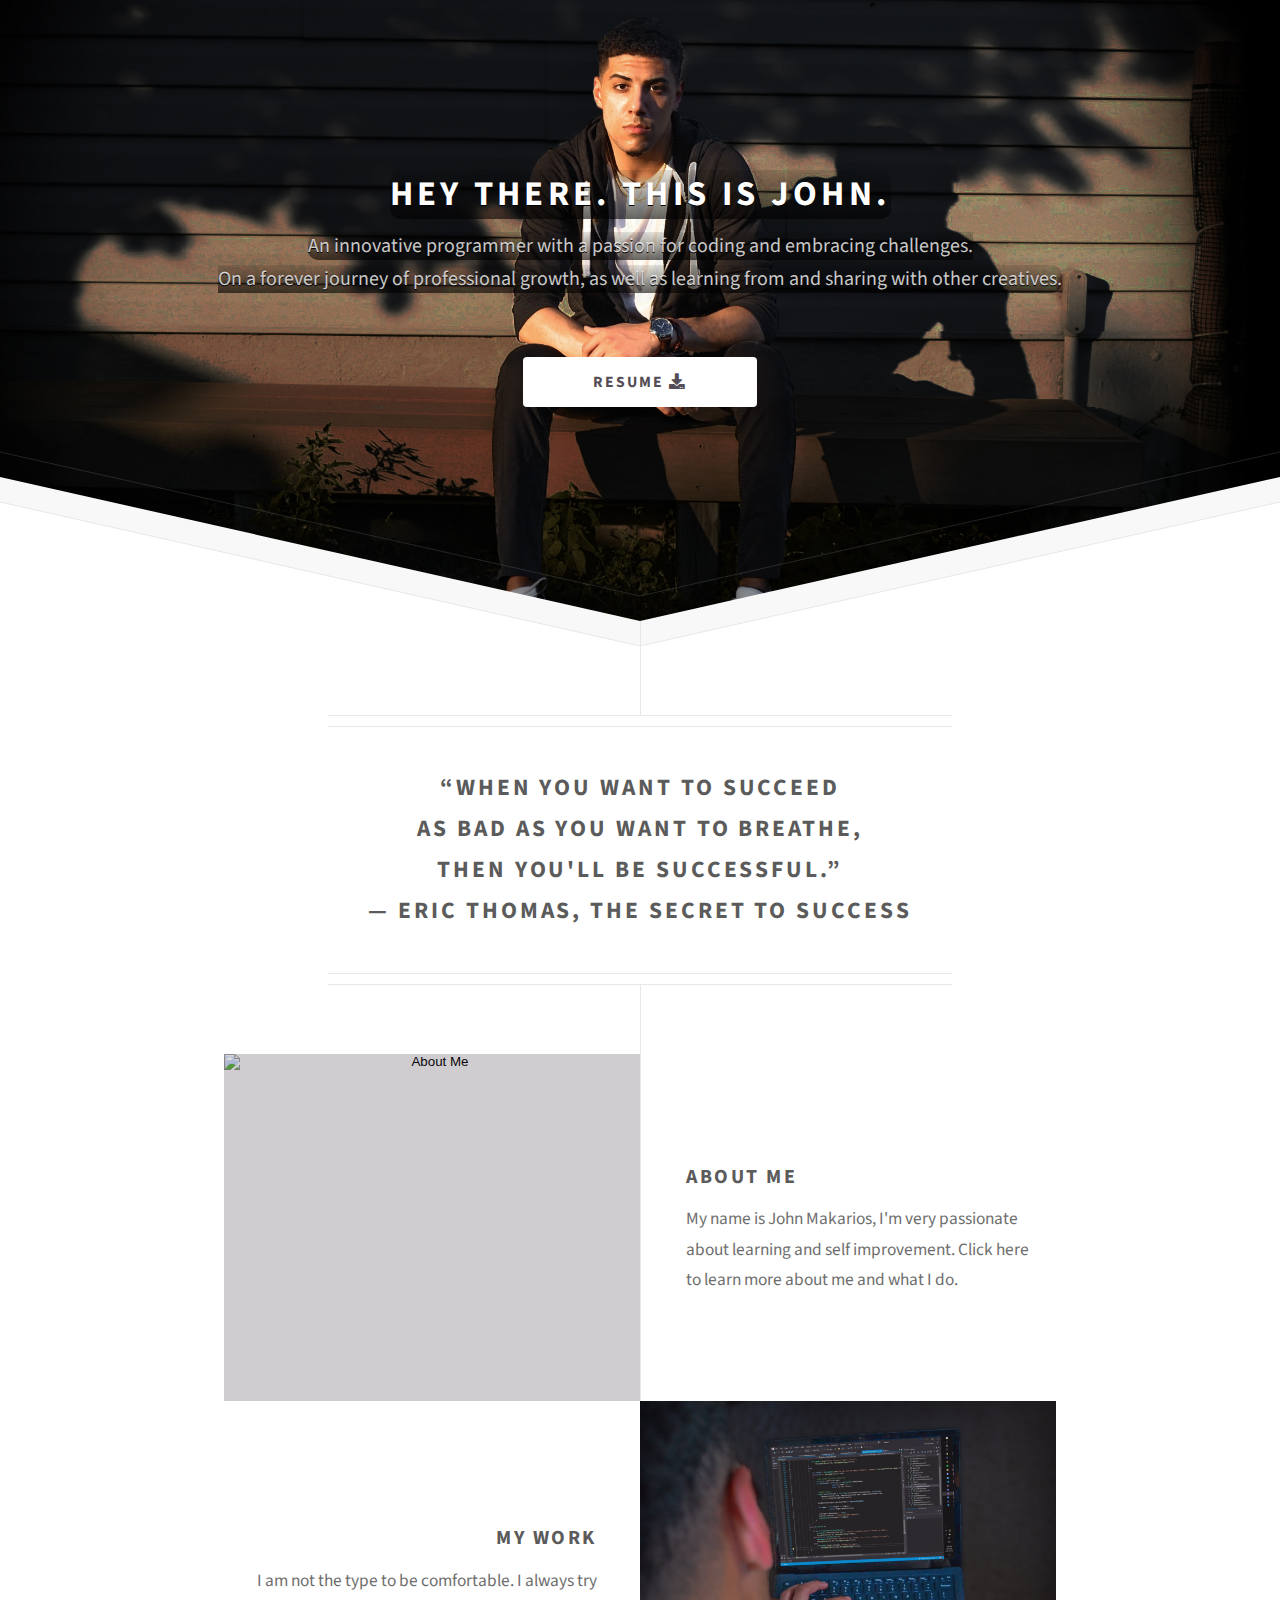
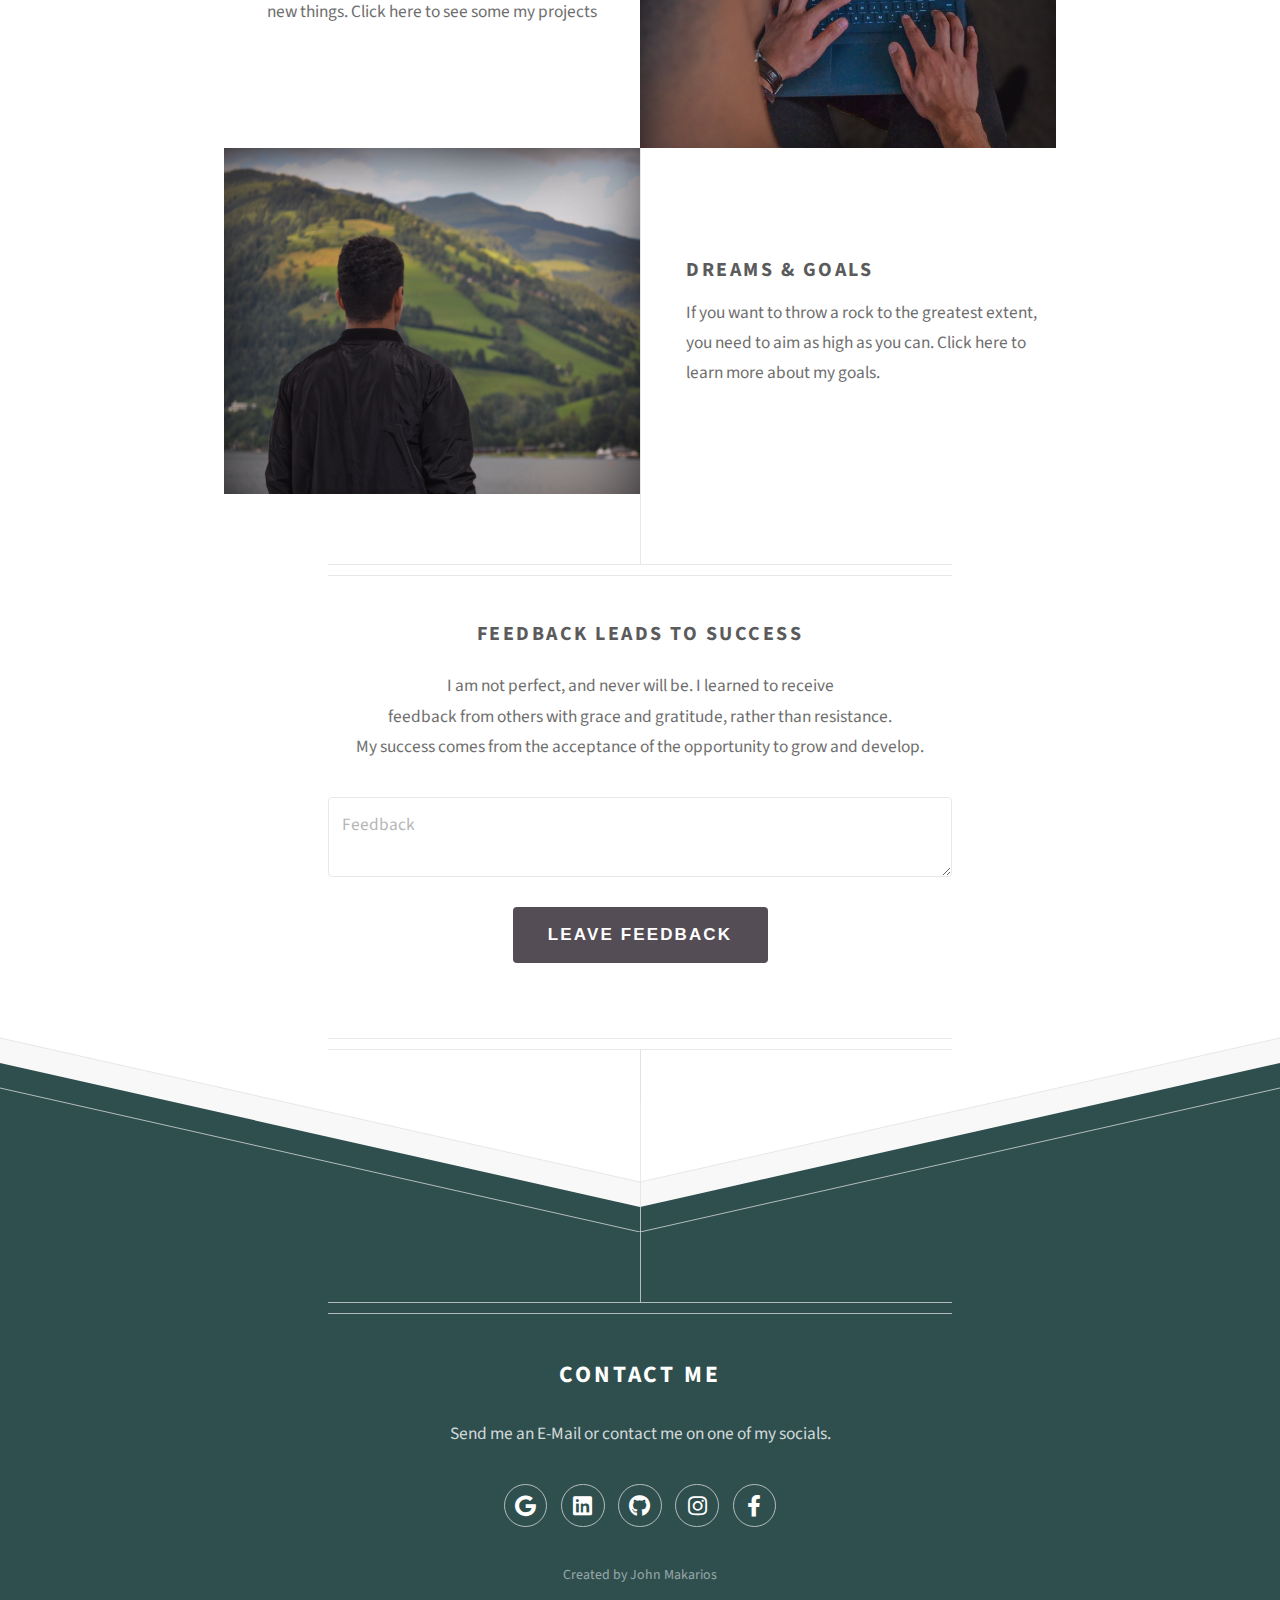
==== index.html @ 6c834299 "Add files via upload" ====
<!DOCTYPE HTML>

<html>
<head>
	<title>John Makarios</title>
	<link rel="icon" href="images/logo.png" type="image/x-icon">
	<meta charset="utf-8" />
	<meta name="viewport" content="width=device-width, initial-scale=1, user-scalable=no" />
	<link rel="stylesheet" href="assets/css/main.css" />
</head>
	<body class="is-preload">

		<!-- Header -->
			<div id="header">
				<br /><br />
				<h1><span>Hey there. This is John.</span></h1>
				<p><span>An innovative programmer with a passion for coding and embracing challenges.<br /> 
				On a forever journey of professional growth, as well as learning from and sharing with other creatives.
				</span></p><br /><br />
				<a href="#" class="button" id="downloadResume">Resume <i class="fas fa-download"></i></a>
				<br /><br />
			</div>

		<!-- Main -->
			<div id="main">
				<header class="major container medium">
					<h2>
						“When you want to succeed
						<br />
						as bad as you want to breathe,
						<br />
						then you'll be successful.”
						<br \>
						― Eric Thomas, The Secret to Success
					</h2>
				</header>

				<!--ABOUT ME-->
				<div class="box alt container">
					<section class="feature left">
						<button id="aboutMe" class="image icon accordionButton"><img width="50" src="images/aboutMe.jpg" alt="About Me" /></button>
						<div class="content">
							<h3>About me</h3>
							<p>My name is John Makarios, I'm very passionate about learning and self improvement. Click here to learn more about me and what I do.</p>
						</div>
					</section>

					<div id="accordionContent">
						<div id="aboutMeContent" class="box container accordion">
							<header>
								<h2>About me</h2>
							</header>
							<hr />
							<h4>Technology Summary</h4>
							<table class="default">
								<thead>
									<tr>
										<th>Programming</th>
										<th>Technologies</th>
										<th>Systems</th>
									</tr>
								</thead>
								<tbody>
									<tr>
										<td>Java</td>
										<td>Angular</td>
										<td>Unix</td>
									</tr>
									<tr>
										<td>JavaScript</td>
										<td>WPF</td>
										<td>Linux</td>
									</tr>
									<tr>
										<td>C#</td>
										<td>jQuery</td>
										<td>Windows</td>
									</tr>
									<tr>
										<td>C++</td>
										<td>Oracle</td>
									</tr>
									<tr>
										<td>SQL</td>
									</tr>
									<tr>
										<td>XML</td>
									</tr>
									<tr>
										<td>HTML</td>
									</tr>
								</tbody>
							</table>
							<hr />
							<h4>Skills</h4>
							<ul class="default">
								<li>Software Development</li>
								<li>GUI Design </li>
								<li>Coding & Scripting</li>
								<li>Data Presentation </li>
								<li>Debugging & Troubleshooting </li>
								<li>Testing & Documentation  </li>
							</ul>
							<hr />
							<h4>Education</h4>
							<p><b>Sheridan College | Computer Programming Diploma &nbsp;&nbsp;&nbsp;</b> Aug 2021</p>
							<ul class="default">
								<li>Maintained 3.5 GPA in Java programming classes.</li>
								<li>Worked with multiple different teams and averaged 90% on all team projects. </li>
							</ul>
							<hr />
							<h4>Professional Experience</h4>
							<p><b>Tim Horton’s | Team Member &nbsp;&nbsp;&nbsp;</b> Dec 2018 - Present</p>
							<ul class="default">
								<li>Worked on one of the fastest performing teams in the region.</li>
								<li>Was given the responsibility of managing and tracking inventory.</li>
								<li>Was assigned to receive orders from the warehouse. </li>
								<li>Was entrusted with the task of onboarding and preparing new trainees for the job.</li>
							</ul>
							<hr />
							<h4>Hobbies</h4>
							<p>
								<b>Sports: </b>
								I love Soccer and Basketball. My favorite teams are FC Barcelona and the Raptors. One of my favorite sports moments is when the Raptors won the 2019 championship, it was insane!
							</p>
							<p>
								<b>Languages: </b>
								I love learning new languages. I can fluently speak English, French, and Arabic. I know a little   bit of German and started learning Spanish recently.
							</p>
							<p>
								<b>Traveling: </b>
								Each country that I have been to has shaped my personality a certain way. I have been to multiple countries other than Canada. I have been to Egypt, which is where I am from, and Europe a couple of times.
								I can't wait to see more of the world once the pandemic is over!
							</p>
							<p>
								<b>Photography & Photo Editing: </b>
								I am a self-taught proficient photographer and photo editor. I turned it from a hobby into a side hustle a couple of years ago and had a lot of projects since then.
							</p>
							<p>
								<b>Music Production: </b>
								My love for producing music stems from my love for music. I make beats using FL Studio 20. My favorite genre is Hip-Hop/Rap.
							</p>
						</div>
					</div>

					<!--MY WORK-->
					<section class="feature right">
						<button id="myWork" class="image icon accordionButton"><img width="50" src="images/myWork.jpg" alt="My Work" /></button>
						<div class="content">
							<h3>My work</h3>
							<p>I am not the type to be comfortable. I always try new things. Click here to see some my projects</p>
						</div>
					</section>

					<div id="accordionContent">
						<div id="myWorkContent" class="box container accordion">
							<header>
								<h2>My work</h2>
							</header>
							<hr />
							<section>
								<h4>Applications</h4>
								<button id="jmakFlights" class="rounded icon appButton">
									<img src="images/jmakFlights.png" alt="J-Mak Flights" />
									<span class="imgtext"><p>&nbsp;&nbsp;J-Mak</p></span>
								</button>
								<button id="findIt" class="rounded icon appButton">
									<img src="images/findIt.png" alt="FindIt" />
									<span class="imgtext"><p>&nbsp;&nbsp;FindIt</p></span>
								</button>
								<button id="VTracker" class="rounded icon appButton">
									<img src="images/VTracker.png" alt="Employee Data Tracker" />
									<span class="imgtext"><p>VTracker</p></span>
								</button>
							</section>
							<hr />
							<section>
								<h4>Websites</h4>
								<button id="taraClothing" class="rounded icon appButton">
									<img src="images/taraClothing.png" alt="Tara Clothing" />
									<span class="imgtext"><p>&nbsp;&nbsp;&nbsp;Tara</p></span>
								</button>
								<button id="notes" class="rounded icon appButton">
									<img src="images/notes.png" alt="Notes" />
									<span class="imgtext"><p>&nbsp;&nbsp;Notes</p></span>
								</button>
								<button id="paymentReport" class="rounded icon appButton">
									<img src="images/paymentReport.jpg" alt="Customer Payment Report" />
									<span class="imgtext"><p>Reporter</p></span>
								</button>
							</section>
						</div>
					</div>

					<!-- MODALS -->
					<div id="findItModal" class="modal">
						<div class="modalContent">
							<span class="close">&times;</span>
							<h2>FindIt</h2>
							<div class="modalInfo">
								<section class="modalVideo ">
									<video id="portaitVideo" controls autoplay muted loop>

										<source src="videos/findIt.mp4"
												type="video/mp4">

										Your browser doesn't support embedded videos.
									</video>
								</section>
								<section class="modalText">
									<h4>Description </h4>
									<p>FindIt is a mobile app created using <strong>JavaScript</strong>, <strong>HMTL</strong> and <strong>CSS</strong>, that allows users to browse through screenshots from the Lighthouse.</p>
									<h4>Functionality </h4>
									<ul class="default">
										<li>Generating different screenshots using URL patterns.</li>
										<li>Invalid URLs will be disregarded automatically</li>
										<li>Only the screenshots will be displayed after the page is done loading. Other elements will be disregarded.</li>
										<li>Users are able to retrieve old screenshots by clicking the back button.</li>
									</ul>
								</section>
							</div>
						</div>
					</div>

					<div id="jmakFlightsModal" class="modal">
						<div class="modalContent">
							<span class="close">&times;</span>
							<h2>J-Mak Flights</h2>
							<div class="modalInfo">
								<section class="modalVideo">
									<video controls autoplay muted loop>

										<source src="videos/jmakFlights.mp4"
												type="video/mp4">

										Your browser doesn't support embedded videos.
									</video>
								</section>
								<section class="modalText">
									<h4>Description </h4>
									<p>
										J-Mak Flights is a data management software created using <strong>C#</strong>, <strong>WPF</strong> and <strong>XML data binding</strong>.
										This software acts as a platform for all users to access and edit data. J-Mak Flights is designed to dynamically populate parameters with data
										from a real database such as MySQL or MongoDB.
									</p>
									<h4>Functionality </h4>
									<ul class="default">
										<li>Different account types with extra privileges granted to the Super account type.</li>
										<li>Privileged users are able to add, update or delete data.</li>
										<li>Regular accounts can be deleted, added and managed by the Super accounts.</li>
										<li>Context menus accessibility for easier controls and a user-friendly platform.</li>
									</ul>
								</section>
							</div>
						</div>
					</div>
					<div id="VTrackerModal" class="modal">
						<div class="modalContent">
							<span class="close">&times;</span>
							<h2>Employee Data Tracker</h2>
							<div class="modalInfo">
								<section class="modalVideo">
									<video controls autoplay muted loop>

										<source src="videos/VTracker.mp4"
												type="video/mp4">

										Your browser doesn't support embedded videos.
									</video>
								</section>
								<section class="modalText">
									<h4>Description </h4>
									<p>
										VTracker is a console app created using <strong>C#</strong> that helps you track and manage your employees' data.
									</p>
									<h4>Functionality </h4>
									<ul class="default">
										<li>Employee Data. Add, update or delete employees' data.</li>
										<li>Payroll system. Users have the ability track the date and amount of payments.</li>
										<li>Vacation days. Automated vacation days system that is calculated automatically when adding new employees or paycheques. </li>
									</ul>
								</section>
							</div>
						</div>
					</div>


					<div id="paymentReportModal" class="modal">
						<div class="modalContent">
							<span class="close">&times;</span>
							<h2>Customers Payment Reporter</h2>
							<div class="modalInfo">
								<section class="modalVideo">
									<video controls autoplay muted loop>

										<source src="videos/paymentReport.mp4"
												type="video/mp4">

										Your browser doesn't support embedded videos.
									</video>
								</section>
								<section class="modalText">
									<h4>Description </h4>
									<p>
										Payment Reporter is a website app created using <strong>JavaScript</strong> that allows the user to view their customers' data and print a
										summary report for each customer individually.
									</p>
									<h4>Functionality </h4>
									<ul class="default">
										<li>Retrieving customer's balance and owed amound from the database, and calcuate the amount that needs to be paid by each customer.</li>
										<li>Printing a payment report based for each customer based on customer's ID.</li>
									</ul>
								</section>
							</div>
						</div>
					</div>

					<div id="taraClothingModal" class="modal">
						<div class="modalContent">
							<span class="close">&times;</span>
							<h2>Tara Clothing</h2>
							<div class="modalInfo">
								<section class="modalVideo">
									<video controls autoplay muted loop>

										<source src="videos/taraClothing.mp4"
												type="video/mp4">

										Your browser doesn't support embedded videos.
									</video>
								</section>
								<section class="modalText">
									<h4>Description </h4>
									<p>
										Tara Clothing is a web app created using <strong>Angular</strong> and <strong>jQuery</strong> that helps customers browse through Tara Clothing's products.
										<h4>Functionality </h4>
										<ul class="default">
											<li>
												Populates the website with data
												from a real database such as MySQL or MongoDB.
											</li>
											<li>Sorting products by categories for comfort and efficiency.</li>
											<li>Real-time data updates.</li>
										</ul>
								</section>
							</div>
						</div>
					</div>

					<div id="notesModal" class="modal">
						<div class="modalContent">
							<span class="close">&times;</span>
							<h2>Notes</h2>
							<div class="modalInfo">
								<section class="modalVideo">
									<video controls autoplay muted loop>

										<source src="videos/notes.mp4"
												type="video/mp4">

										Your browser doesn't support embedded videos.
									</video>
								</section>
								<section class="modalText">
									<h4>Description </h4>
									<p>Notes is a <strong>Spring Boot</strong> web app created using <strong>Java</strong>, <strong>H2 Database</strong> and 
									<strong>Thymeleaf</strong> that allows users to save notes and access them by logging into their accounts.</p>
									<h4>Functionality </h4>
									<ul class="default">
										<li>Accounts. Each user will be able to access, add and delete their notes by logging into their account.</li>
										<li>Subjects. Different note subjects for comfort and efficiency. </li>
										<li>Sorting. Notes can be sorted by date or subject.</li>
									</ul>
								</section>
							</div>
						</div>
					</div>



					<!--DREAMS & GOALS-->
					<section class="feature left">
						<button id="dreams" class="image icon accordionButton"><img width="50" src="images/dreams.jpg" alt="" /></button>
						<div class="content">
							<h3>Dreams & Goals</h3>
							<p>If you want to throw a rock to the greatest extent, you need to aim as high as you can. Click here to learn more about my goals.</p>
						</div>
					</section>

					<div id="accordionContent">
						<div id="dreamsContent" class="box container accordion">
							<header>
								<h2>Dreams & Goals</h2>
							</header>
							<blockquote>
								“The future belongs to those who believe in the beauty of their dreams.”
								<br />
								― Eleanor Roosevelt
							</blockquote>
							<p>
								My goal is to live life to the maximum, the way I want to live it. I want to spend my time with people that inspire me. 
								Whether it’s by their intellect, abilities, achievements, kindness or compassion.
								I intend to live a life that’s full to the brim with experience and get to a point where I’m financially free and walk through life acting like time is my primary currency.
								You can get more money. You can’t get more time. The fact that it’s ticking steadily away with every moment can be somewhat terrifying, but it motivates me too.
								<br /><br />
								I want to spend as much of my time feeling present as possible. It is all too easy to drift from the here and now.
								I hope to improve my ability to stay rooted in the present in a bid to become more content overall.
								I want to take full control of it. I don’t want others to dictate how I spend my time, unless I’m in a role I’m totally passionate about.
								<br /><br />
								I’m still determined to do some good for others in whatever I end up doing in the future. I aim to regularly remind myself of what I’m grateful for.
								It’s easy to be grateful for the good stuff. The real trick is to find genuine thanks for the hardships that come by too.
							</p>
						</div>
					</div>
				</div>

					<footer class="major container medium">
						<h3>Feedback Leads to Success</h3>
						<p>
							I am not perfect, and never will be. I learned to receive <br />feedback from others with grace and gratitude, rather than resistance.<br />
							My success comes from the acceptance of the opportunity to grow and develop.
						</p>
						<form method="POST" action="#" data-netlify="true" onsubmit="this.handleSubmit">
							<div>
								<textarea name="feedback" id="feedback" placeholder="Feedback" rows="2"></textarea>
							</div>
							<br />
							<!--<div data-netlify-recaptcha="true" ></div>-->
							<ul class="actions special">
								<li><button id="feedbackBtn" type="submit" class="button" onclick="return false;" style="font-size: 17px;">Leave Feedback</button></li>
							</ul>
							<p id="errorMsg" style="color: crimson; display: none;">Feedback can't be empty</p>
						</form>
					</footer>

				</div>

		<!-- Footer -->
			<div id="footer">
				<div class="container medium">

					<header class="major last">
						<h2>Contact Me</h2>
					</header>

					<p>Send me an E-Mail or contact me on one of my socials.</p>

					<ul class="icons">
						<li><a href="mailto:johnmkrios@gmail.com" class="icon brands fa-google"><span class="label">Gmail</span></a></li>
						<li><a href="https://www.linkedin.com/in/johnmakarios" class="icon brands fa-linkedin"><span class="label">LinkedIn</span></a></li>
						<li><a href="https://github.com/johnmkrios" class="icon brands fa-github"><span class="label">Github</span></a></li>
						<li><a href="https://www.instagram.com/itsjzhn" class="icon brands fa-instagram"><span class="label">Instagram</span></a></li>
						<li><a href="https://www.facebook.com/johnmkrios" class="icon brands fa-facebook-f"><span class="label">Facebook</span></a></li>
					</ul>

					<ul class="copyright">
						<li>Created by John Makarios</a></li>
					</ul>

				</div>
			</div>

		<!-- Scripts -->
			<script src="assets/js/jquery.min.js"></script>
			<script src="assets/js/browser.min.js"></script>
			<script src="assets/js/breakpoints.min.js"></script>
			<script src="assets/js/util.js"></script>
			<script src="assets/js/main.js"></script>

	</body>
</html>
---- assets/css/main.css ----
@import url("fontawesome-all.min.css");
@import url("https://fonts.googleapis.com/css?family=Source+Sans+Pro:300,300italic,400,400italic,600,600italic,700,700italic");


html, body, div, span, applet, object,
iframe, h1, h2, h3, h4, h5, h6, p, blockquote,
pre, a, abbr, acronym, address, big, cite,
code, del, dfn, em, img, ins, kbd, q, s, samp,
small, strike, strong, sub, sup, tt, var, b,
u, i, center, dl, dt, dd, ol, ul, li, fieldset,
form, label, legend, table, caption, tbody,
tfoot, thead, tr, th, td, article, aside,
canvas, details, embed, figure, figcaption,
footer, header, hgroup, menu, nav, output, ruby,
section, summary, time, mark, audio, video {
	margin: 0;
	padding: 0;
	border: 0;
	font-size: 100%;
	font: inherit;
	vertical-align: baseline;}

article, aside, details, figcaption, figure,
footer, header, hgroup, menu, nav, section {
	display: block;}

body {
	line-height: 1;
}

ol, ul {
	list-style: none;
}

blockquote, q {
	quotes: none;
}

	blockquote:before, blockquote:after, q:before, q:after {
		content: '';
		content: none;
	}

table {
	border-collapse: collapse;
	border-spacing: 0;
}

body {
	-webkit-text-size-adjust: none;
}

mark {
	background-color: transparent;
	color: inherit;
}

input::-moz-focus-inner {
	border: 0;
	padding: 0;
}

input, select, textarea {
	-moz-appearance: none;
	-webkit-appearance: none;
	-ms-appearance: none;
	appearance: none;
}

/* Basic */

	html {
		box-sizing: border-box;
	}

	*, *:before, *:after {
		box-sizing: inherit;
	}

	html, body {
		height: 100%;
	}

	body {
		background: #ffffff;
	}

		body.is-preload *, body.is-preload *:before, body.is-preload *:after {
			-moz-animation: none !important;
			-webkit-animation: none !important;
			-ms-animation: none !important;
			animation: none !important;
			-moz-transition: none !important;
			-webkit-transition: none !important;
			-ms-transition: none !important;
			transition: none !important;
		}

	body, input, select, textarea {
		color: #6e6e6e;
		font-family: 'Source Sans Pro', sans-serif;
		font-size: 16pt;
		font-weight: 400;
		line-height: 1.75em;
	}

	a {
		-moz-transition: color 0.2s ease-in-out, border-bottom-color 0.2s ease-in-out;
		-webkit-transition: color 0.2s ease-in-out, border-bottom-color 0.2s ease-in-out;
		-ms-transition: color 0.2s ease-in-out, border-bottom-color 0.2s ease-in-out;
		transition: color 0.2s ease-in-out, border-bottom-color 0.2s ease-in-out;
		border-bottom: dotted 1px;
		color: darkslategray;
		text-decoration: none;
	}

		a:hover {
			border-bottom-color: transparent;
		}

	strong, b {
		font-weight: 600;
		color: #5b5b5b;
	}

	em, i {
		font-style: italic;
	}

	p, ul, ol, dl, table, blockquote, form {
		margin: 0 0 2em 0;
	}

	h1, h2, h3, h4, h5, h6 {
		color: #5b5b5b;
		font-weight: 700;
		letter-spacing: 0.125em;
		line-height: 1.75em;
		margin-bottom: 1em;
		text-transform: uppercase;
		text-align: center;
	}

		h1 a, h2 a, h3 a, h4 a, h5 a, h6 a {
			color: inherit;
			text-decoration: none;
		}

	h2 {
		font-size: 1.75em;
	}

	h3 {
		font-size: 1.5em;
	}

	sub {
		font-size: 0.8em;
		position: relative;
		top: 0.5em;
	}

	sup {
		font-size: 0.8em;
		position: relative;
		top: -0.5em;
	}

	hr {
		border: 0;
		border-top: solid 1px rgba(224, 224, 224, 0.75);
		margin-bottom: 1.5em;
	}

	blockquote {
		border-left: solid 0.5em rgba(224, 224, 224, 0.75);
		font-style: italic;
		padding: 1em 0 1em 2em;
	}

/* Container */

	.container {
		margin: 0 auto;
		max-width: 100%;
		width: 51em;
	}

		.container.medium {
			width: 38.25em;
		}

		@media screen and (max-width: 1280px) {

			.container {
				width: 48em;
			}

				.container.medium {
					width: 36em;
				}

		}

		@media screen and (max-width: 980px) {

			.container {
				width: 95%;
			}

				.container.medium {
					width: 71.25%;
				}

		}

		@media screen and (max-width: 840px) {

			.container {
				width: 95% !important;
			}

		}

		@media screen and (max-width: 736px) {

			.container {
				width: 90% !important;
			}

		}

		@media screen and (max-width: 480px) {

			.container {
				width: 100% !important;
			}

		}

/* Accordion Content*/

	.accordion {
		display: none;
		transition: linear 1s all
	}
	.shown {
		display: block;
		opacity: 1;
	}

/* Row */

	.row {
		display: flex;
		flex-wrap: wrap;
		box-sizing: border-box;
		align-items: stretch;
	}

		.row > * {
			box-sizing: border-box;
		}

		.row.gtr-uniform > * > :last-child {
			margin-bottom: 0;
		}

		.row.aln-left {
			justify-content: flex-start;
		}

		.row.aln-center {
			justify-content: center;
		}

		.row.aln-right {
			justify-content: flex-end;
		}

		.row.aln-top {
			align-items: flex-start;
		}

		.row.aln-middle {
			align-items: center;
		}

		.row.aln-bottom {
			align-items: flex-end;
		}

		.row > .imp {
			order: -1;
		}

		.row > .col-1 {
			width: 8.33333%;
		}

		.row > .off-1 {
			margin-left: 8.33333%;
		}

		.row > .col-2 {
			width: 16.66667%;
		}

		.row > .off-2 {
			margin-left: 16.66667%;
		}

		.row > .col-3 {
			width: 25%;
		}

		.row > .off-3 {
			margin-left: 25%;
		}

		.row > .col-4 {
			width: 33.33333%;
		}

		.row > .off-4 {
			margin-left: 33.33333%;
		}

		.row > .col-5 {
			width: 41.66667%;
		}

		.row > .off-5 {
			margin-left: 41.66667%;
		}

		.row > .col-6 {
			width: 50%;
		}

		.row > .off-6 {
			margin-left: 50%;
		}

		.row > .col-7 {
			width: 58.33333%;
		}

		.row > .off-7 {
			margin-left: 58.33333%;
		}

		.row > .col-8 {
			width: 66.66667%;
		}

		.row > .off-8 {
			margin-left: 66.66667%;
		}

		.row > .col-9 {
			width: 75%;
		}

		.row > .off-9 {
			margin-left: 75%;
		}

		.row > .col-10 {
			width: 83.33333%;
		}

		.row > .off-10 {
			margin-left: 83.33333%;
		}

		.row > .col-11 {
			width: 91.66667%;
		}

		.row > .off-11 {
			margin-left: 91.66667%;
		}

		.row > .col-12 {
			width: 100%;
		}

		.row > .off-12 {
			margin-left: 100%;
		}

		.row.gtr-0 {
			margin-top: 0px;
			margin-left: 0px;
		}

			.row.gtr-0 > * {
				padding: 0px 0 0 0px;
			}

			.row.gtr-0.gtr-uniform {
				margin-top: 0px;
			}

				.row.gtr-0.gtr-uniform > * {
					padding-top: 0px;
				}

		.row.gtr-25 {
			margin-top: -7.5px;
			margin-left: -7.5px;
		}

			.row.gtr-25 > * {
				padding: 7.5px 0 0 7.5px;
			}

			.row.gtr-25.gtr-uniform {
				margin-top: -7.5px;
			}

				.row.gtr-25.gtr-uniform > * {
					padding-top: 7.5px;
				}

		.row.gtr-50 {
			margin-top: -15px;
			margin-left: -15px;
		}

			.row.gtr-50 > * {
				padding: 15px 0 0 15px;
			}

			.row.gtr-50.gtr-uniform {
				margin-top: -15px;
			}

				.row.gtr-50.gtr-uniform > * {
					padding-top: 15px;
				}

		.row {
			margin-top: -30px;
			margin-left: -30px;
		}

			.row > * {
				padding: 30px 0 0 30px;
			}

			.row.gtr-uniform {
				margin-top: -30px;
			}

				.row.gtr-uniform > * {
					padding-top: 30px;
				}

		.row.gtr-150 {
			margin-top: -45px;
			margin-left: -45px;
		}

			.row.gtr-150 > * {
				padding: 45px 0 0 45px;
			}

			.row.gtr-150.gtr-uniform {
				margin-top: -45px;
			}

				.row.gtr-150.gtr-uniform > * {
					padding-top: 45px;
				}

		.row.gtr-200 {
			margin-top: -60px;
			margin-left: -60px;
		}

			.row.gtr-200 > * {
				padding: 60px 0 0 60px;
			}

			.row.gtr-200.gtr-uniform {
				margin-top: -60px;
			}

				.row.gtr-200.gtr-uniform > * {
					padding-top: 60px;
				}

		@media screen and (max-width: 1680px) {

			.row {
				display: flex;
				flex-wrap: wrap;
				box-sizing: border-box;
				align-items: stretch;
			}

				.row > * {
					box-sizing: border-box;
				}

				.row.gtr-uniform > * > :last-child {
					margin-bottom: 0;
				}

				.row.aln-left {
					justify-content: flex-start;
				}

				.row.aln-center {
					justify-content: center;
				}

				.row.aln-right {
					justify-content: flex-end;
				}

				.row.aln-top {
					align-items: flex-start;
				}

				.row.aln-middle {
					align-items: center;
				}

				.row.aln-bottom {
					align-items: flex-end;
				}

				.row > .imp-wide {
					order: -1;
				}

				.row > .col-1-wide {
					width: 8.33333%;
				}

				.row > .off-1-wide {
					margin-left: 8.33333%;
				}

				.row > .col-2-wide {
					width: 16.66667%;
				}

				.row > .off-2-wide {
					margin-left: 16.66667%;
				}

				.row > .col-3-wide {
					width: 25%;
				}

				.row > .off-3-wide {
					margin-left: 25%;
				}

				.row > .col-4-wide {
					width: 33.33333%;
				}

				.row > .off-4-wide {
					margin-left: 33.33333%;
				}

				.row > .col-5-wide {
					width: 41.66667%;
				}

				.row > .off-5-wide {
					margin-left: 41.66667%;
				}

				.row > .col-6-wide {
					width: 50%;
				}

				.row > .off-6-wide {
					margin-left: 50%;
				}

				.row > .col-7-wide {
					width: 58.33333%;
				}

				.row > .off-7-wide {
					margin-left: 58.33333%;
				}

				.row > .col-8-wide {
					width: 66.66667%;
				}

				.row > .off-8-wide {
					margin-left: 66.66667%;
				}

				.row > .col-9-wide {
					width: 75%;
				}

				.row > .off-9-wide {
					margin-left: 75%;
				}

				.row > .col-10-wide {
					width: 83.33333%;
				}

				.row > .off-10-wide {
					margin-left: 83.33333%;
				}

				.row > .col-11-wide {
					width: 91.66667%;
				}

				.row > .off-11-wide {
					margin-left: 91.66667%;
				}

				.row > .col-12-wide {
					width: 100%;
				}

				.row > .off-12-wide {
					margin-left: 100%;
				}

				.row.gtr-0 {
					margin-top: 0px;
					margin-left: 0px;
				}

					.row.gtr-0 > * {
						padding: 0px 0 0 0px;
					}

					.row.gtr-0.gtr-uniform {
						margin-top: 0px;
					}

						.row.gtr-0.gtr-uniform > * {
							padding-top: 0px;
						}

				.row.gtr-25 {
					margin-top: -7.5px;
					margin-left: -7.5px;
				}

					.row.gtr-25 > * {
						padding: 7.5px 0 0 7.5px;
					}

					.row.gtr-25.gtr-uniform {
						margin-top: -7.5px;
					}

						.row.gtr-25.gtr-uniform > * {
							padding-top: 7.5px;
						}

				.row.gtr-50 {
					margin-top: -15px;
					margin-left: -15px;
				}

					.row.gtr-50 > * {
						padding: 15px 0 0 15px;
					}

					.row.gtr-50.gtr-uniform {
						margin-top: -15px;
					}

						.row.gtr-50.gtr-uniform > * {
							padding-top: 15px;
						}

				.row {
					margin-top: -30px;
					margin-left: -30px;
				}

					.row > * {
						padding: 30px 0 0 30px;
					}

					.row.gtr-uniform {
						margin-top: -30px;
					}

						.row.gtr-uniform > * {
							padding-top: 30px;
						}

				.row.gtr-150 {
					margin-top: -45px;
					margin-left: -45px;
				}

					.row.gtr-150 > * {
						padding: 45px 0 0 45px;
					}

					.row.gtr-150.gtr-uniform {
						margin-top: -45px;
					}

						.row.gtr-150.gtr-uniform > * {
							padding-top: 45px;
						}

				.row.gtr-200 {
					margin-top: -60px;
					margin-left: -60px;
				}

					.row.gtr-200 > * {
						padding: 60px 0 0 60px;
					}

					.row.gtr-200.gtr-uniform {
						margin-top: -60px;
					}

						.row.gtr-200.gtr-uniform > * {
							padding-top: 60px;
						}

		}

		@media screen and (max-width: 1280px) {

			.row {
				display: flex;
				flex-wrap: wrap;
				box-sizing: border-box;
				align-items: stretch;
			}

				.row > * {
					box-sizing: border-box;
				}

				.row.gtr-uniform > * > :last-child {
					margin-bottom: 0;
				}

				.row.aln-left {
					justify-content: flex-start;
				}

				.row.aln-center {
					justify-content: center;
				}

				.row.aln-right {
					justify-content: flex-end;
				}

				.row.aln-top {
					align-items: flex-start;
				}

				.row.aln-middle {
					align-items: center;
				}

				.row.aln-bottom {
					align-items: flex-end;
				}

				.row > .imp-normal {
					order: -1;
				}

				.row > .col-1-normal {
					width: 8.33333%;
				}

				.row > .off-1-normal {
					margin-left: 8.33333%;
				}

				.row > .col-2-normal {
					width: 16.66667%;
				}

				.row > .off-2-normal {
					margin-left: 16.66667%;
				}

				.row > .col-3-normal {
					width: 25%;
				}

				.row > .off-3-normal {
					margin-left: 25%;
				}

				.row > .col-4-normal {
					width: 33.33333%;
				}

				.row > .off-4-normal {
					margin-left: 33.33333%;
				}

				.row > .col-5-normal {
					width: 41.66667%;
				}

				.row > .off-5-normal {
					margin-left: 41.66667%;
				}

				.row > .col-6-normal {
					width: 50%;
				}

				.row > .off-6-normal {
					margin-left: 50%;
				}

				.row > .col-7-normal {
					width: 58.33333%;
				}

				.row > .off-7-normal {
					margin-left: 58.33333%;
				}

				.row > .col-8-normal {
					width: 66.66667%;
				}

				.row > .off-8-normal {
					margin-left: 66.66667%;
				}

				.row > .col-9-normal {
					width: 75%;
				}

				.row > .off-9-normal {
					margin-left: 75%;
				}

				.row > .col-10-normal {
					width: 83.33333%;
				}

				.row > .off-10-normal {
					margin-left: 83.33333%;
				}

				.row > .col-11-normal {
					width: 91.66667%;
				}

				.row > .off-11-normal {
					margin-left: 91.66667%;
				}

				.row > .col-12-normal {
					width: 100%;
				}

				.row > .off-12-normal {
					margin-left: 100%;
				}

				.row.gtr-0 {
					margin-top: 0px;
					margin-left: 0px;
				}

					.row.gtr-0 > * {
						padding: 0px 0 0 0px;
					}

					.row.gtr-0.gtr-uniform {
						margin-top: 0px;
					}

						.row.gtr-0.gtr-uniform > * {
							padding-top: 0px;
						}

				.row.gtr-25 {
					margin-top: -7.5px;
					margin-left: -7.5px;
				}

					.row.gtr-25 > * {
						padding: 7.5px 0 0 7.5px;
					}

					.row.gtr-25.gtr-uniform {
						margin-top: -7.5px;
					}

						.row.gtr-25.gtr-uniform > * {
							padding-top: 7.5px;
						}

				.row.gtr-50 {
					margin-top: -15px;
					margin-left: -15px;
				}

					.row.gtr-50 > * {
						padding: 15px 0 0 15px;
					}

					.row.gtr-50.gtr-uniform {
						margin-top: -15px;
					}

						.row.gtr-50.gtr-uniform > * {
							padding-top: 15px;
						}

				.row {
					margin-top: -30px;
					margin-left: -30px;
				}

					.row > * {
						padding: 30px 0 0 30px;
					}

					.row.gtr-uniform {
						margin-top: -30px;
					}

						.row.gtr-uniform > * {
							padding-top: 30px;
						}

				.row.gtr-150 {
					margin-top: -45px;
					margin-left: -45px;
				}

					.row.gtr-150 > * {
						padding: 45px 0 0 45px;
					}

					.row.gtr-150.gtr-uniform {
						margin-top: -45px;
					}

						.row.gtr-150.gtr-uniform > * {
							padding-top: 45px;
						}

				.row.gtr-200 {
					margin-top: -60px;
					margin-left: -60px;
				}

					.row.gtr-200 > * {
						padding: 60px 0 0 60px;
					}

					.row.gtr-200.gtr-uniform {
						margin-top: -60px;
					}

						.row.gtr-200.gtr-uniform > * {
							padding-top: 60px;
						}

		}

		@media screen and (max-width: 980px) {

			.row {
				display: flex;
				flex-wrap: wrap;
				box-sizing: border-box;
				align-items: stretch;
			}

				.row > * {
					box-sizing: border-box;
				}

				.row.gtr-uniform > * > :last-child {
					margin-bottom: 0;
				}

				.row.aln-left {
					justify-content: flex-start;
				}

				.row.aln-center {
					justify-content: center;
				}

				.row.aln-right {
					justify-content: flex-end;
				}

				.row.aln-top {
					align-items: flex-start;
				}

				.row.aln-middle {
					align-items: center;
				}

				.row.aln-bottom {
					align-items: flex-end;
				}

				.row > .imp-narrow {
					order: -1;
				}

				.row > .col-1-narrow {
					width: 8.33333%;
				}

				.row > .off-1-narrow {
					margin-left: 8.33333%;
				}

				.row > .col-2-narrow {
					width: 16.66667%;
				}

				.row > .off-2-narrow {
					margin-left: 16.66667%;
				}

				.row > .col-3-narrow {
					width: 25%;
				}

				.row > .off-3-narrow {
					margin-left: 25%;
				}

				.row > .col-4-narrow {
					width: 33.33333%;
				}

				.row > .off-4-narrow {
					margin-left: 33.33333%;
				}

				.row > .col-5-narrow {
					width: 41.66667%;
				}

				.row > .off-5-narrow {
					margin-left: 41.66667%;
				}

				.row > .col-6-narrow {
					width: 50%;
				}

				.row > .off-6-narrow {
					margin-left: 50%;
				}

				.row > .col-7-narrow {
					width: 58.33333%;
				}

				.row > .off-7-narrow {
					margin-left: 58.33333%;
				}

				.row > .col-8-narrow {
					width: 66.66667%;
				}

				.row > .off-8-narrow {
					margin-left: 66.66667%;
				}

				.row > .col-9-narrow {
					width: 75%;
				}

				.row > .off-9-narrow {
					margin-left: 75%;
				}

				.row > .col-10-narrow {
					width: 83.33333%;
				}

				.row > .off-10-narrow {
					margin-left: 83.33333%;
				}

				.row > .col-11-narrow {
					width: 91.66667%;
				}

				.row > .off-11-narrow {
					margin-left: 91.66667%;
				}

				.row > .col-12-narrow {
					width: 100%;
				}

				.row > .off-12-narrow {
					margin-left: 100%;
				}

				.row.gtr-0 {
					margin-top: 0px;
					margin-left: 0px;
				}

					.row.gtr-0 > * {
						padding: 0px 0 0 0px;
					}

					.row.gtr-0.gtr-uniform {
						margin-top: 0px;
					}

						.row.gtr-0.gtr-uniform > * {
							padding-top: 0px;
						}

				.row.gtr-25 {
					margin-top: -7.5px;
					margin-left: -7.5px;
				}

					.row.gtr-25 > * {
						padding: 7.5px 0 0 7.5px;
					}

					.row.gtr-25.gtr-uniform {
						margin-top: -7.5px;
					}

						.row.gtr-25.gtr-uniform > * {
							padding-top: 7.5px;
						}

				.row.gtr-50 {
					margin-top: -15px;
					margin-left: -15px;
				}

					.row.gtr-50 > * {
						padding: 15px 0 0 15px;
					}

					.row.gtr-50.gtr-uniform {
						margin-top: -15px;
					}

						.row.gtr-50.gtr-uniform > * {
							padding-top: 15px;
						}

				.row {
					margin-top: -30px;
					margin-left: -30px;
				}

					.row > * {
						padding: 30px 0 0 30px;
					}

					.row.gtr-uniform {
						margin-top: -30px;
					}

						.row.gtr-uniform > * {
							padding-top: 30px;
						}

				.row.gtr-150 {
					margin-top: -45px;
					margin-left: -45px;
				}

					.row.gtr-150 > * {
						padding: 45px 0 0 45px;
					}

					.row.gtr-150.gtr-uniform {
						margin-top: -45px;
					}

						.row.gtr-150.gtr-uniform > * {
							padding-top: 45px;
						}

				.row.gtr-200 {
					margin-top: -60px;
					margin-left: -60px;
				}

					.row.gtr-200 > * {
						padding: 60px 0 0 60px;
					}

					.row.gtr-200.gtr-uniform {
						margin-top: -60px;
					}

						.row.gtr-200.gtr-uniform > * {
							padding-top: 60px;
						}

		}

		@media screen and (max-width: 840px) {

			.row {
				display: flex;
				flex-wrap: wrap;
				box-sizing: border-box;
				align-items: stretch;
			}

				.row > * {
					box-sizing: border-box;
				}

				.row.gtr-uniform > * > :last-child {
					margin-bottom: 0;
				}

				.row.aln-left {
					justify-content: flex-start;
				}

				.row.aln-center {
					justify-content: center;
				}

				.row.aln-right {
					justify-content: flex-end;
				}

				.row.aln-top {
					align-items: flex-start;
				}

				.row.aln-middle {
					align-items: center;
				}

				.row.aln-bottom {
					align-items: flex-end;
				}

				.row > .imp-narrower {
					order: -1;
				}

				.row > .col-1-narrower {
					width: 8.33333%;
				}

				.row > .off-1-narrower {
					margin-left: 8.33333%;
				}

				.row > .col-2-narrower {
					width: 16.66667%;
				}

				.row > .off-2-narrower {
					margin-left: 16.66667%;
				}

				.row > .col-3-narrower {
					width: 25%;
				}

				.row > .off-3-narrower {
					margin-left: 25%;
				}

				.row > .col-4-narrower {
					width: 33.33333%;
				}

				.row > .off-4-narrower {
					margin-left: 33.33333%;
				}

				.row > .col-5-narrower {
					width: 41.66667%;
				}

				.row > .off-5-narrower {
					margin-left: 41.66667%;
				}

				.row > .col-6-narrower {
					width: 50%;
				}

				.row > .off-6-narrower {
					margin-left: 50%;
				}

				.row > .col-7-narrower {
					width: 58.33333%;
				}

				.row > .off-7-narrower {
					margin-left: 58.33333%;
				}

				.row > .col-8-narrower {
					width: 66.66667%;
				}

				.row > .off-8-narrower {
					margin-left: 66.66667%;
				}

				.row > .col-9-narrower {
					width: 75%;
				}

				.row > .off-9-narrower {
					margin-left: 75%;
				}

				.row > .col-10-narrower {
					width: 83.33333%;
				}

				.row > .off-10-narrower {
					margin-left: 83.33333%;
				}

				.row > .col-11-narrower {
					width: 91.66667%;
				}

				.row > .off-11-narrower {
					margin-left: 91.66667%;
				}

				.row > .col-12-narrower {
					width: 100%;
				}

				.row > .off-12-narrower {
					margin-left: 100%;
				}

				.row.gtr-0 {
					margin-top: 0px;
					margin-left: 0px;
				}

					.row.gtr-0 > * {
						padding: 0px 0 0 0px;
					}

					.row.gtr-0.gtr-uniform {
						margin-top: 0px;
					}

						.row.gtr-0.gtr-uniform > * {
							padding-top: 0px;
						}

				.row.gtr-25 {
					margin-top: -5px;
					margin-left: -5px;
				}

					.row.gtr-25 > * {
						padding: 5px 0 0 5px;
					}

					.row.gtr-25.gtr-uniform {
						margin-top: -5px;
					}

						.row.gtr-25.gtr-uniform > * {
							padding-top: 5px;
						}

				.row.gtr-50 {
					margin-top: -10px;
					margin-left: -10px;
				}

					.row.gtr-50 > * {
						padding: 10px 0 0 10px;
					}

					.row.gtr-50.gtr-uniform {
						margin-top: -10px;
					}

						.row.gtr-50.gtr-uniform > * {
							padding-top: 10px;
						}

				.row {
					margin-top: -20px;
					margin-left: -20px;
				}

					.row > * {
						padding: 20px 0 0 20px;
					}

					.row.gtr-uniform {
						margin-top: -20px;
					}

						.row.gtr-uniform > * {
							padding-top: 20px;
						}

				.row.gtr-150 {
					margin-top: -30px;
					margin-left: -30px;
				}

					.row.gtr-150 > * {
						padding: 30px 0 0 30px;
					}

					.row.gtr-150.gtr-uniform {
						margin-top: -30px;
					}

						.row.gtr-150.gtr-uniform > * {
							padding-top: 30px;
						}

				.row.gtr-200 {
					margin-top: -40px;
					margin-left: -40px;
				}

					.row.gtr-200 > * {
						padding: 40px 0 0 40px;
					}

					.row.gtr-200.gtr-uniform {
						margin-top: -40px;
					}

						.row.gtr-200.gtr-uniform > * {
							padding-top: 40px;
						}

		}

		@media screen and (max-width: 736px) {

			.row {
				display: flex;
				flex-wrap: wrap;
				box-sizing: border-box;
				align-items: stretch;
			}

				.row > * {
					box-sizing: border-box;
				}

				.row.gtr-uniform > * > :last-child {
					margin-bottom: 0;
				}

				.row.aln-left {
					justify-content: flex-start;
				}

				.row.aln-center {
					justify-content: center;
				}

				.row.aln-right {
					justify-content: flex-end;
				}

				.row.aln-top {
					align-items: flex-start;
				}

				.row.aln-middle {
					align-items: center;
				}

				.row.aln-bottom {
					align-items: flex-end;
				}

				.row > .imp-mobile {
					order: -1;
				}

				.row > .col-1-mobile {
					width: 8.33333%;
				}

				.row > .off-1-mobile {
					margin-left: 8.33333%;
				}

				.row > .col-2-mobile {
					width: 16.66667%;
				}

				.row > .off-2-mobile {
					margin-left: 16.66667%;
				}

				.row > .col-3-mobile {
					width: 25%;
				}

				.row > .off-3-mobile {
					margin-left: 25%;
				}

				.row > .col-4-mobile {
					width: 33.33333%;
				}

				.row > .off-4-mobile {
					margin-left: 33.33333%;
				}

				.row > .col-5-mobile {
					width: 41.66667%;
				}

				.row > .off-5-mobile {
					margin-left: 41.66667%;
				}

				.row > .col-6-mobile {
					width: 50%;
				}

				.row > .off-6-mobile {
					margin-left: 50%;
				}

				.row > .col-7-mobile {
					width: 58.33333%;
				}

				.row > .off-7-mobile {
					margin-left: 58.33333%;
				}

				.row > .col-8-mobile {
					width: 66.66667%;
				}

				.row > .off-8-mobile {
					margin-left: 66.66667%;
				}

				.row > .col-9-mobile {
					width: 75%;
				}

				.row > .off-9-mobile {
					margin-left: 75%;
				}

				.row > .col-10-mobile {
					width: 83.33333%;
				}

				.row > .off-10-mobile {
					margin-left: 83.33333%;
				}

				.row > .col-11-mobile {
					width: 91.66667%;
				}

				.row > .off-11-mobile {
					margin-left: 91.66667%;
				}

				.row > .col-12-mobile {
					width: 100%;
				}

				.row > .off-12-mobile {
					margin-left: 100%;
				}

				.row.gtr-0 {
					margin-top: 0px;
					margin-left: 0px;
				}

					.row.gtr-0 > * {
						padding: 0px 0 0 0px;
					}

					.row.gtr-0.gtr-uniform {
						margin-top: 0px;
					}

						.row.gtr-0.gtr-uniform > * {
							padding-top: 0px;
						}

				.row.gtr-25 {
					margin-top: -57.5px;
					margin-left: -5px;
				}

					.row.gtr-25 > * {
						padding: 57.5px 0 0 5px;
					}

					.row.gtr-25.gtr-uniform {
						margin-top: -5px;
					}

						.row.gtr-25.gtr-uniform > * {
							padding-top: 5px;
						}

				.row.gtr-50 {
					margin-top: -115px;
					margin-left: -10px;
				}

					.row.gtr-50 > * {
						padding: 115px 0 0 10px;
					}

					.row.gtr-50.gtr-uniform {
						margin-top: -10px;
					}

						.row.gtr-50.gtr-uniform > * {
							padding-top: 10px;
						}

				.row {
					margin-top: -230px;
					margin-left: -20px;
				}

					.row > * {
						padding: 230px 0 0 20px;
					}

					.row.gtr-uniform {
						margin-top: -20px;
					}

						.row.gtr-uniform > * {
							padding-top: 20px;
						}

				.row.gtr-150 {
					margin-top: -345px;
					margin-left: -30px;
				}

					.row.gtr-150 > * {
						padding: 345px 0 0 30px;
					}

					.row.gtr-150.gtr-uniform {
						margin-top: -30px;
					}

						.row.gtr-150.gtr-uniform > * {
							padding-top: 30px;
						}

				.row.gtr-200 {
					margin-top: -460px;
					margin-left: -40px;
				}

					.row.gtr-200 > * {
						padding: 460px 0 0 40px;
					}

					.row.gtr-200.gtr-uniform {
						margin-top: -40px;
					}

						.row.gtr-200.gtr-uniform > * {
							padding-top: 40px;
						}

		}

		@media screen and (max-width: 480px) {

			.row {
				display: flex;
				flex-wrap: wrap;
				box-sizing: border-box;
				align-items: stretch;
			}

				.row > * {
					box-sizing: border-box;
				}

				.row.gtr-uniform > * > :last-child {
					margin-bottom: 0;
				}

				.row.aln-left {
					justify-content: flex-start;
				}

				.row.aln-center {
					justify-content: center;
				}

				.row.aln-right {
					justify-content: flex-end;
				}

				.row.aln-top {
					align-items: flex-start;
				}

				.row.aln-middle {
					align-items: center;
				}

				.row.aln-bottom {
					align-items: flex-end;
				}

				.row > .imp-mobilep {
					order: -1;
				}

				.row > .col-1-mobilep {
					width: 8.33333%;
				}

				.row > .off-1-mobilep {
					margin-left: 8.33333%;
				}

				.row > .col-2-mobilep {
					width: 16.66667%;
				}

				.row > .off-2-mobilep {
					margin-left: 16.66667%;
				}

				.row > .col-3-mobilep {
					width: 25%;
				}

				.row > .off-3-mobilep {
					margin-left: 25%;
				}

				.row > .col-4-mobilep {
					width: 33.33333%;
				}

				.row > .off-4-mobilep {
					margin-left: 33.33333%;
				}

				.row > .col-5-mobilep {
					width: 41.66667%;
				}

				.row > .off-5-mobilep {
					margin-left: 41.66667%;
				}

				.row > .col-6-mobilep {
					width: 50%;
				}

				.row > .off-6-mobilep {
					margin-left: 50%;
				}

				.row > .col-7-mobilep {
					width: 58.33333%;
				}

				.row > .off-7-mobilep {
					margin-left: 58.33333%;
				}

				.row > .col-8-mobilep {
					width: 66.66667%;
				}

				.row > .off-8-mobilep {
					margin-left: 66.66667%;
				}

				.row > .col-9-mobilep {
					width: 75%;
				}

				.row > .off-9-mobilep {
					margin-left: 75%;
				}

				.row > .col-10-mobilep {
					width: 83.33333%;
				}

				.row > .off-10-mobilep {
					margin-left: 83.33333%;
				}

				.row > .col-11-mobilep {
					width: 91.66667%;
				}

				.row > .off-11-mobilep {
					margin-left: 91.66667%;
				}

				.row > .col-12-mobilep {
					width: 100%;
				}

				.row > .off-12-mobilep {
					margin-left: 100%;
				}

				.row.gtr-0 {
					margin-top: 0px;
					margin-left: 0px;
				}

					.row.gtr-0 > * {
						padding: 0px 0 0 0px;
					}

					.row.gtr-0.gtr-uniform {
						margin-top: 0px;
					}

						.row.gtr-0.gtr-uniform > * {
							padding-top: 0px;
						}

				.row.gtr-25 {
					margin-top: -5px;
					margin-left: -5px;
				}

					.row.gtr-25 > * {
						padding: 5px 0 0 5px;
					}

					.row.gtr-25.gtr-uniform {
						margin-top: -5px;
					}

						.row.gtr-25.gtr-uniform > * {
							padding-top: 5px;
						}

				.row.gtr-50 {
					margin-top: -10px;
					margin-left: -10px;
				}

					.row.gtr-50 > * {
						padding: 10px 0 0 10px;
					}

					.row.gtr-50.gtr-uniform {
						margin-top: -10px;
					}

						.row.gtr-50.gtr-uniform > * {
							padding-top: 10px;
						}

				.row {
					margin-top: -20px;
					margin-left: -20px;
				}

					.row > * {
						padding: 20px 0 0 20px;
					}

					.row.gtr-uniform {
						margin-top: -20px;
					}

						.row.gtr-uniform > * {
							padding-top: 20px;
						}

				.row.gtr-150 {
					margin-top: -30px;
					margin-left: -30px;
				}

					.row.gtr-150 > * {
						padding: 30px 0 0 30px;
					}

					.row.gtr-150.gtr-uniform {
						margin-top: -30px;
					}

						.row.gtr-150.gtr-uniform > * {
							padding-top: 30px;
						}

				.row.gtr-200 {
					margin-top: -40px;
					margin-left: -40px;
				}

					.row.gtr-200 > * {
						padding: 40px 0 0 40px;
					}

					.row.gtr-200.gtr-uniform {
						margin-top: -40px;
					}

						.row.gtr-200.gtr-uniform > * {
							padding-top: 40px;
						}

		}

/* Section/Article */

	section.special, article.special {
		text-align: center;
	}

	header {
		text-align: center;
	}

		header p {
			position: relative;
			top: -1em;
			color: #888888;
			text-transform: uppercase;
			letter-spacing: 0.075em;
		}

		header.major {
			border-bottom-width: 1px;
			border-color: rgba(224, 224, 224, 0.75);
			border-style: solid;
			border-top-width: 1px;
			margin-bottom: 6em;
			padding: 4em 0;
			position: relative;
		}

			header.major:before, header.major:after {
				background: rgba(224, 224, 224, 0.75);
				content: '';
				display: block;
				height: 1px;
				left: 0;
				position: absolute;
				width: 100%;
			}

			header.major:before {
				top: 10px;
			}

			header.major:after {
				bottom: 10px;
			}

			header.major h2 {
				margin: 0;
			}

			header.major p {
				top: 0;
				margin: 1.5em 0 0 0;
				padding: 1.5em 1.5em 0 1.5em;
				font-size: 1.5em;
				line-height: 1.75em;
				border-top: solid 1px rgba(224, 224, 224, 0.75);
				display: inline-block;
			}

			header.major.last {
				border-bottom: 0;
				margin-bottom: 0;
				padding-bottom: 0;
			}

				header.major.last:after {
					display: none;
				}

				header.major.last h2 {
					margin-bottom: 1em;
				}

	footer {
		text-align: center;
	}

		footer.major {
			border-bottom-width: 1px;
			border-color: rgba(224, 224, 224, 0.75);
			border-style: solid;
			border-top-width: 1px;
			margin-top: 6em;
			padding: 4em 0;
			position: relative;
		}

			footer.major:before, footer.major:after {
				background: rgba(224, 224, 224, 0.75);
				content: '';
				display: block;
				height: 1px;
				left: 0;
				position: absolute;
				width: 100%;
			}

			footer.major:before {
				top: 10px;
			}

			footer.major:after {
				bottom: 10px;
			}

/* Form */

	label {
		display: block;
		color: #5b5b5b;
		font-size: 0.8em;
		font-weight: 700;
		letter-spacing: 0.125em;
		line-height: 1.75em;
		text-transform: uppercase;
		margin: 0 0 0.5em 0;
	}

	input[type="text"],
	input[type="password"],
	input[type="email"],
	select,
	textarea {
		-moz-appearance: none;
		-webkit-appearance: none;
		-ms-appearance: none;
		appearance: none;
		-moz-transition: background-color 0.2s ease-in-out;
		-webkit-transition: background-color 0.2s ease-in-out;
		-ms-transition: background-color 0.2s ease-in-out;
		transition: background-color 0.2s ease-in-out;
		background: none;
		border-radius: 4px;
		border: 0;
		border: solid 1px rgba(224, 224, 224, 0.75);
		color: inherit;
		display: block;
		outline: 0;
		padding: 0.75em;
		text-decoration: none;
		width: 100%;
		opacity: 1;
	}

		input[type="text"]:focus,
		input[type="password"]:focus,
		input[type="email"]:focus,
		select:focus,
		textarea:focus {
			background: rgba(224, 224, 224, 0.15);
			border-color: darkslategray;
		}
		.error::-webkit-input-placeholder {
			 color: crimson;
		}

	input[type="text"],
	input[type="password"],
	input[type="email"],
	select {
		line-height: 1em;
	}

	select {
		background-image: url("data:image/svg+xml;charset=utf8,%3Csvg xmlns='http://www.w3.org/2000/svg' width='40' height='40' preserveAspectRatio='none' viewBox='0 0 40 40'%3E%3Cpath d='M9.4,12.3l10.4,10.4l10.4-10.4c0.2-0.2,0.5-0.4,0.9-0.4c0.3,0,0.6,0.1,0.9,0.4l3.3,3.3c0.2,0.2,0.4,0.5,0.4,0.9 c0,0.4-0.1,0.6-0.4,0.9L20.7,31.9c-0.2,0.2-0.5,0.4-0.9,0.4c-0.3,0-0.6-0.1-0.9-0.4L4.3,17.3c-0.2-0.2-0.4-0.5-0.4-0.9 c0-0.4,0.1-0.6,0.4-0.9l3.3-3.3c0.2-0.2,0.5-0.4,0.9-0.4S9.1,12.1,9.4,12.3z' fill='rgba(224, 224, 224, 0.75)' /%3E%3C/svg%3E");
		background-size: 1.25em;
		background-repeat: no-repeat;
		background-position: calc(100% - 1em) center;
		padding-right: 1.5em;
		text-overflow: ellipsis;
	}

		select option {
			color: #5b5b5b;
			background: #ffffff;
		}

		select:focus::-ms-value {
			background-color: transparent;
		}

		select::-ms-expand {
			display: none;
		}

	textarea {
		padding: 0.5em 0.75em;
	}

	::-webkit-input-placeholder {
		color: inherit;
		opacity: 0.5;
		position: relative;
		top: 3px;
	}

	:-moz-placeholder {
		color: inherit;
		opacity: 0.5;
	}

	::-moz-placeholder {
		color: inherit;
		opacity: 0.5;
	}

	:-ms-input-placeholder {
		color: inherit;
		opacity: 0.5;
	}
	.g-recaptcha div:first-child
	{
		margin: auto;
	}

/* Image */

	.image {
		border: 0;
		display: inline-block;
		position: relative;
	}

		.image:after {
			-moz-transition: opacity 0.25s ease-in-out;
			-webkit-transition: opacity 0.25s ease-in-out;
			-ms-transition: opacity 0.25s ease-in-out;
			transition: opacity 0.25s ease-in-out;
			background-image: url("images/overlay.png");
			content: '';
			display: block;
			height: 100%;
			left: 0;
			opacity: 0.2;
			position: absolute;
			top: 0;
			width: 100%;
		}

		.image img {
			display: block;
		}

		.image.fit {
			display: block;
		}

			.image.fit img {
				display: block;
				width: 100%;
			}

		.image.feature {
			display: block;
			margin: 0 0 2em 0;
		}

			.image.feature img {
				display: block;
				width: 100%;
			}

		.image.icon {
			-moz-perspective: 500px;
			-webkit-perspective: 500px;
			-ms-perspective: 500px;
			perspective: 500px;
		}

			.image.icon:before {
				-moz-transition: -moz-transform 0.1s ease-in-out, font-size 0.1s ease-in-out;
				-webkit-transition: -webkit-transform 0.1s ease-in-out, font-size 0.1s ease-in-out;
				-ms-transition: -ms-transform 0.1s ease-in-out, font-size 0.1s ease-in-out;
				transition: transform 0.1s ease-in-out, font-size 0.1s ease-in-out;
				color: #fff;
				font-size: 6em;
				height: 1em;
				left: 50%;
				line-height: 1em;
				margin: -0.5em 0 0 -0.5em;
				position: absolute;
				text-align: center;
				top: 50%;
				width: 1em;
				z-index: 1;
			}

			.image.icon:hover:before {
				-moz-transform: translateZ(1em);
				-webkit-transform: translateZ(1em);
				-ms-transform: translateZ(1em);
				transform: translateZ(1em);
			}

			.image.icon:hover:after {
				opacity: 1;
			}

	span.image.icon {
		cursor: default;
	}

/* ROUNDED*/
	.rounded {
			border: 0;
			display: inline-block;
			position: relative;
			border-radius: 100px;
			margin: 0px 5px 0px 0px;
		}

			.rounded img {
				display: block;
				border-radius: 100px;
				height: 225px;
				width: 225px;
			}

				.rounded.icon:hover:after {
					opacity: 1;
				}

				.rounded:hover img {
					  -webkit-transition: all 300ms ease-in-out;
					  -o-transition: all 300ms ease-in-out;
					  transition: all 300ms ease-in-out;
					  -webkit-filter: blur(3px);
					  -moz-filter: blur(3px);
					  -ms-filter: blur(3px);
					  -o-filter: blur(3px);
					  filter: blur(3px);
					  transform: scale(1.1);
				}


				.imgtext {
					color: white;
					opacity: 0;
					position: absolute;
					margin: -145px 0px 0px -100px;
					-webkit-transition: all 300ms ease-in-out;
					-o-transition: all 300ms ease-in-out;
					transition: all 300ms ease-in-out;
				}

					.imgtext p {
						font-size: 40pt;
						font-family: 'Trebuchet MS';
						font-weight: 400;
					}

				.rounded:hover .imgtext {
					  -webkit-opacity: 1;
					  opacity: 1;
					  text-shadow: 0 2px 0 black;
					  -webkit-text-stroke-width: 0.5px;
					  -webkit-text-stroke-color: black;
				}

		span.rounded.icon {
			cursor: default;
		}


/* Icon */

	.icon {
		text-decoration: none;
		border-bottom: none;
		position: relative;
	}

		.icon:before {
			-moz-osx-font-smoothing: grayscale;
			-webkit-font-smoothing: antialiased;
			display: inline-block;
			font-style: normal;
			font-variant: normal;
			text-rendering: auto;
			line-height: 1;
			text-transform: none !important;
			font-family: 'Font Awesome 5 Free';
			font-weight: 400;
		}

		.icon > .label {
			display: none;
		}

		.icon:before {
			line-height: inherit;
		}

		.icon.solid:before {
			font-weight: 900;
		}

		.icon.brands:before {
			font-family: 'Font Awesome 5 Brands';
		}

/*Portait Video*/

		#portaitVideo {
			margin: 0px 70px 0px 70px;
			width: 350px;
		}

/* List */

	ol.default {
		list-style: decimal;
		padding-left: 1.25em;
	}

		ol.default li {
			padding-left: 0.25em;
		}

	ul.default {
		list-style: disc;
		padding-left: 1em;
	}

		ul.default li {
			padding-left: 0.5em;
		}


/*MODALS*/
	.modal {
		display: none; /* Hidden by default */
		position: fixed; /* Stay in place */
		z-index: 1; /* Sit on top */
		left: 0;
		top: 0;
		width: 100%; /* Full width */
		height: 100%; /* Full height */
		overflow: auto; /* Enable scroll if needed */
		background-color: rgb(0,0,0); /* Fallback color */
		background-color: rgba(0,0,0,0.5); /* Black w/ opacity */
	}

	/* Modal Content/Box */
	.modalContent {
		background-color: #fefefe;
		margin: 15% auto; /* 15% from the top and centered */
		padding: 20px;
		border: 1px solid #888;
		width: 80%; /* Could be more or less, depending on screen size */
	}

	/* The Close Button */
	.close {
		color: #aaa;
		float: right;
		font-size: 28px;
		font-weight: bold;
	}

		.close:hover,
		.close:focus {
			color: black;
			text-decoration: none;
			cursor: pointer;
		}
	.modalInfo{
		display: flex;
	}
	.modalVideo{
		margin: 0 40px 0 0;
	}
	.modalVideo video{
		width: 600px;
	}
	.modalInfo{
		margin: 0;
	}


/* Actions */

	ul.actions {
		display: -moz-flex;
		display: -webkit-flex;
		display: -ms-flex;
		display: flex;
		cursor: default;
		list-style: none;
		margin-left: -1em;
		padding-left: 0;
	}

		ul.actions li {
			padding: 0 0 0 1em;
			vertical-align: middle;
		}

		ul.actions.special {
			-moz-justify-content: center;
			-webkit-justify-content: center;
			-ms-justify-content: center;
			justify-content: center;
			width: 100%;
			margin-left: 0;
		}

			ul.actions.special li:first-child {
				padding-left: 0;
			}

		ul.actions.stacked {
			-moz-flex-direction: column;
			-webkit-flex-direction: column;
			-ms-flex-direction: column;
			flex-direction: column;
			margin-left: 0;
		}

			ul.actions.stacked li {
				padding: 1.25em 0 0 0;
			}

				ul.actions.stacked li:first-child {
					padding-top: 0;
				}

		ul.actions.fit {
			width: calc(100% + 1em);
		}

			ul.actions.fit li {
				-moz-flex-grow: 1;
				-webkit-flex-grow: 1;
				-ms-flex-grow: 1;
				flex-grow: 1;
				-moz-flex-shrink: 1;
				-webkit-flex-shrink: 1;
				-ms-flex-shrink: 1;
				flex-shrink: 1;
				width: 100%;
			}

				ul.actions.fit li > * {
					width: 100%;
				}

			ul.actions.fit.stacked {
				width: 100%;
			}

		ul.actions:last-child {
			margin-bottom: 0;
		}

		@media screen and (max-width: 736px) {

			ul.actions:not(.fixed) {
				-moz-flex-direction: column;
				-webkit-flex-direction: column;
				-ms-flex-direction: column;
				flex-direction: column;
				margin-left: 0;
				width: 100% !important;
			}

				ul.actions:not(.fixed) li {
					-moz-flex-grow: 1;
					-webkit-flex-grow: 1;
					-ms-flex-grow: 1;
					flex-grow: 1;
					-moz-flex-shrink: 1;
					-webkit-flex-shrink: 1;
					-ms-flex-shrink: 1;
					flex-shrink: 1;
					padding: 1em 0 0 0;
					text-align: center;
					width: 100%;
				}

					ul.actions:not(.fixed) li > * {
						width: 100%;
					}

					ul.actions:not(.fixed) li:first-child {
						padding-top: 0;
					}

					ul.actions:not(.fixed) li input[type="submit"],
					ul.actions:not(.fixed) li input[type="reset"],
					ul.actions:not(.fixed) li input[type="button"],
					ul.actions:not(.fixed) li button,
					ul.actions:not(.fixed) li .button {
						width: 100%;
					}

						ul.actions:not(.fixed) li input[type="submit"].icon:before,
						ul.actions:not(.fixed) li input[type="reset"].icon:before,
						ul.actions:not(.fixed) li input[type="button"].icon:before,
						ul.actions:not(.fixed) li button.icon:before,
						ul.actions:not(.fixed) li .button.icon:before {
							margin-left: -0.5em;
						}

		}

/* Icons */

	ul.icons {
		cursor: default;
	}

		ul.icons li {
			display: inline-block;
			font-size: 1.25em;
			line-height: 1em;
			padding-left: 0.5em;
		}

			ul.icons li:first-child {
				padding-left: 0;
			}

			ul.icons li a, ul.icons li span {
				-moz-transition: background-color 0.2s ease-in-out;
				-webkit-transition: background-color 0.2s ease-in-out;
				-ms-transition: background-color 0.2s ease-in-out;
				transition: background-color 0.2s ease-in-out;
				border-radius: 100%;
				border: solid 1px rgba(224, 224, 224, 0.75);
				display: inline-block;
				height: 2em;
				line-height: 2em;
				text-align: center;
				width: 2em;
			}

				ul.icons li a:hover, ul.icons li span:hover {
					background: rgba(224, 224, 224, 0.15);
				}

/* Table */

	.table-wrapper {
		overflow-x: auto;
		-webkit-overflow-scrolling: touch;
	}

	table {
		width: 100%;
	}

		table.default {
			width: 100%;
		}

			table.default tbody tr {
				border-bottom: solid 1px rgba(224, 224, 224, 0.75);
			}

				table.default tbody tr:nth-child(2n - 1) {
					background: rgba(224, 224, 224, 0.15);
				}

			table.default td {
				padding: 0.5em 1em 0.5em 1em;
			}

			table.default th {
				color: #5b5b5b;
				font-size: 0.8em;
				font-weight: 700;
				letter-spacing: 0.125em;
				line-height: 1.75em;
				padding: 0.5em 1em 0.5em 1em;
				text-align: left;
				text-transform: uppercase;
			}

			table.default thead {
				border-bottom: solid 1px rgba(224, 224, 224, 0.75);
			}

/* Button */

	input[type="submit"],
	input[type="reset"],
	input[type="button"],
	.button {
		-moz-appearance: none;
		-webkit-appearance: none;
		-ms-appearance: none;
		appearance: none;
		-moz-transition: color 0.2s ease-in-out, background-color 0.2s ease-in-out;
		-webkit-transition: color 0.2s ease-in-out, background-color 0.2s ease-in-out;
		-ms-transition: color 0.2s ease-in-out, background-color 0.2s ease-in-out;
		transition: color 0.2s ease-in-out, background-color 0.2s ease-in-out;
		background: #544d55;
		border-radius: 4px;
		border: 0;
		color: #ffffff;
		cursor: pointer;
		display: inline-block;
		font-size: 0.9em;
		font-weight: 700;
		letter-spacing: 0.125em;
		line-height: 3.25em;
		min-width: 15em;
		padding: 0 1.5em;
		text-align: center;
		text-decoration: none;
		text-transform: uppercase;
	}

		input[type="submit"]:hover,
		input[type="reset"]:hover,
		input[type="button"]:hover,
		.button:hover {
			background: #6e6570;
		}

		input[type="submit"]:active,
		input[type="reset"]:active,
		input[type="button"]:active,
		.button:active {
			background: #474148;
		}

		input[type="submit"].alt,
		input[type="reset"].alt,
		input[type="button"].alt,
		.button.alt {
			background: none;
			box-shadow: inset 0 0 0 1px rgba(224, 224, 224, 0.75);
			color: #544d55;
		}

			input[type="submit"].alt:hover,
			input[type="reset"].alt:hover,
			input[type="button"].alt:hover,
			.button.alt:hover {
				background: rgba(224, 224, 224, 0.15);
			}

			input[type="submit"].alt:active,
			input[type="reset"].alt:active,
			input[type="button"].alt:active,
			.button.alt:active {
				background: rgba(224, 224, 224, 0.35);
			}

		input[type="submit"].fit,
		input[type="reset"].fit,
		input[type="button"].fit,
		.button.fit {
			width: 100%;
		}

		input[type="submit"].small,
		input[type="reset"].small,
		input[type="button"].small,
		.button.small {
			font-size: 0.8em;
		}



/* Box */

	.box {
		background: #ffffff;
		border: solid 1px rgba(224, 224, 224, 0.75);
		margin-bottom: 6em;
		padding: 3.5em;
	}

		.box.alt {
			background: none;
			border: none;
			padding: 0;
		}

/* Feature */

	.feature {
		position: relative;
		height: 20em;
	}
		.feature button {
			min-height: 20em;
		}
		.feature:after {
			clear: both;
			content: '';
			display: block;
		}

		.feature h3, .feature h4, .feature h5, .feature h6 {
			text-align: inherit;
		}

		.feature .image {
			display: inline-block;
			height: 100%;
			overflow: hidden;
			position: relative;
			width: 50%;
		}

			.feature .image img {
				display: block;
				min-height: 100%;
				min-width: 100%;
				position: absolute;
			}

		.feature:before {
			background: blue;
			content: '';
			display: inline-block;
			height: 100%;
			vertical-align: middle;
		}

		.feature .content {
			display: inline-block;
			padding: 3.5em;
			vertical-align: middle;
			width: 48%;
		}

			.feature .content h3 {
				margin-bottom: 0.5em;
			}

			.feature .content :last-child {
				margin: 0;
			}

		.feature.left {
			text-align: left;
		}

			.feature.left .image {
				float: left;
			}

				.feature.left .image img {
					right: 0;
					top: 0;
				}

			.feature.left .content {
				padding-right: 0;
			}

		.feature.right {
			text-align: right;
		}

			.feature.right .image {
				float: right;
			}

				.feature.right .image img {
					left: 0;
					top: 0;
				}

			.feature.right .content {
				padding-left: 0;
			}

		.feature.long .content {
			padding-top: 0;
		}

/* Header*/

	#header {
		background-attachment: scroll,							fixed;
		background-image: url("images/top-3200.svg"), url("images/mainHeader.jpg");
		background-position: bottom center,					top center;
		background-repeat: repeat-x,						     repeat-x;
		background-size: 3200px 460px,							  contain;
		color: rgba(255, 255, 255, 0.8);
		padding: 10em 0 20em 0;
		position: relative;
		text-align: center;
		background-color: black;
	}
		#header span {
			background: linear-gradient( to bottom, rgba(0, 0, 0, 0.1), rgba(0, 0, 0, 0.6) ) ;
			border-radius: 10px;
			text-shadow: 0 1px 0 black;
		}

		#header:before, #header:after {
			background: rgba(224, 224, 224, 0.75);
			content: '';
			left: 50%;
			position: absolute;
			width: 1px;
			z-index: 0;
		}

		#header:before {
			height: calc(100% - 50px);
			opacity: 0;
			top: 0;
		}

		#header:after {
			bottom: 0;
			height: 50px;
		}

		#header a {
			border-bottom-color: rgba(255, 255, 255, 0.35);
			color: rgba(255, 255, 255, 0.8);
		}

			#header a:hover {
				border-bottom-color: transparent;
				color: darkslategray;
			}

		#header strong, #header b {
			color: #ffffff;
		}

		#header h1, #header h2, #header h3, #header h4, #header h5, #header h6 {
			color: #ffffff;
		}

		#header input[type="submit"],
		#header input[type="reset"],
		#header input[type="button"],
		#header .button {
			background: #ffffff;
			color: #544d55;
		}

		#header .logo {
			background: darkslategray;
			border-radius: 100%;
			color: #ffffff;
			cursor: default;
			display: inline-block;
			font-size: 2.25em;
			height: 2.35em;
			line-height: 2.35em;
			margin: 0 0 0.75em 0;
			text-align: center;
			width: 2.35em;
		}

			#header .logo.fa-paper-plane-o:before {
				left: -0.075em;
				position: relative;
			}

		#header h1 {
			font-size: 2.5em;
			margin: 0;
		}

		#header p {
			font-size: 1.5em;
			line-height: 1.5em;
			margin: 0.25em 0 0 0;
		}

/* Footer */

	#footer {
		background-attachment: scroll;
		background-color: darkslategray;
		background-image: url("images/bottom-3200.svg");
		background-position: top center;
		background-repeat: repeat-x;
		background-size: 3200px 460px;
		color: rgba(255, 255, 255, 0.8);
		/*
				Since the SVG background occupies a lot of vertical space, we'll
				add additional top padding (to move our content out of its way)
				and a negative margin (to move everything up a bit).
			*/

		margin-top: -260px;
		padding: calc(460px + 6em) 0 10em 0;
		position: relative;
		text-align: center;
	}

		#footer:before {
			background: rgba(224, 224, 224, 0.75);
			content: '';
			height: calc(460px + 6em);
			left: 50%;
			position: absolute;
			top: 0;
			width: 1px;
			z-index: 0;
		}

		#footer a {
			color: #ffffff;
		}

		#footer strong, #footer b {
			color: #ffffff;
		}

		#footer h1, #footer h2, #footer h3, #footer h4, #footer h5, #footer h6 {
			color: #ffffff;
		}

		#footer header p {
			color: rgba(255, 255, 255, 0.5);
		}

		#footer input[type="submit"],
		#footer input[type="reset"],
		#footer input[type="button"],
		#footer .button {
			background: #ffffff;
			box-shadow: inset 0 0 0 1px #ffffff;
			color: darkslategray;
		}

			#footer input[type="submit"]:hover,
			#footer input[type="reset"]:hover,
			#footer input[type="button"]:hover,
			#footer .button:hover {
				background: rgba(224, 224, 224, 0.15);
				color: #ffffff;
			}

		#footer input[type="text"]:focus,
		#footer input[type="password"]:focus,
		#footer input[type="email"]:focus,
		#footer select:focus,
		#footer textarea:focus {
			border-color: #ffffff;
		}

		#footer .formerize-placeholder {
			color: rgba(255, 255, 255, 0.3) !important;
		}

		#footer form {
			margin: 3em 0;
		}

		#footer .copyright {
			color: rgba(255, 255, 255, 0.5);
			font-size: 0.8em;
			line-height: 1em;
			margin: 3em 0 0 0;
		}

			#footer .copyright li {
				border-left: dotted 1px;
				display: inline-block;
				margin-left: 1em;
				padding-left: 1em;
			}

				#footer .copyright li:first-child {
					padding: 0;
					margin: 0;
					border: 0;
				}

				#footer .copyright li a, #footer .copyright li span {
					color: inherit;
				}

					#footer .copyright li a:hover, #footer .copyright li span:hover {
						color: #ffffff;
					}

/* Main */

	#main {
		padding: 6em 0 5em 0;
		position: relative;
		z-index: 1;
	}

		#main:before {
			background: rgba(224, 224, 224, 0.75);
			content: '';
			height: 100%;
			left: 50%;
			position: absolute;
			top: 0;
			width: 1px;
			z-index: -1;
		}

		#main header.major,
		#main footer.major {
			background: #ffffff;
		}

/* Wide */

	@media screen and (max-width: 1680px) {

		/* Basic */

			body, input, select, textarea {
				font-size: 14pt;
			}

			h2 {
				font-size: 1.5em;
			}

			h3 {
				font-size: 1.25em;
			}

		/* Section/Article */

			header.major p {
				font-size: 1.25em;
			}

		/* Header */

			#header {
				padding: 8em 0 16em 0;
			}

				#header h1 {
					font-size: 2.25em;
				}

				#header p {
					font-size: 1.25em;
					line-height: 1.65em;
				}

		/*Portait Video*/

		#portaitVideo {
			width: 350px;
		}

	}

/* Normal */

	@media screen and (max-width: 1280px) {

		/* Basic */

			body, input, select, textarea {
				font-size: 13pt;
			}

			h2 {
				font-size: 1.35em;
			}

			h3 {
				font-size: 1.15em;
			}

		/* Section/Article */

			header.major {
				margin-bottom: 4em;
				padding: 3em 0;
			}

				header.major p {
					font-size: 1.15em;
				}

			footer.major {
				margin-top: 4em;
				padding: 3em 0;
			}

		/* Box */

			.box {
				padding: 2.5em;
				margin-bottom: 4em;
			}

		/* Feature */

			.feature {
				height: 20em;
			}

				.feature .content {
					padding: 2.5em;
				}

		/* Header */

			#header {
				background-attachment: scroll,							 fixed;
				background-image: url("images/top-1600.svg"), url("images/mainHeader.jpg");
				background-size: 1600px 230px,					contain;
				padding: 6em 0 12em 0;
				background-color: black;
			}

				#header:before {
					height: calc(100% - 25px);
				}

				#header:after {
					height: 25px;
				}

				#header h1 {
					font-size: 2em;
				}

				#header p {
					font-size: 1.15em;
				}

		/* Footer */

			#footer {
				background-image: url("images/bottom-1600.svg");
				background-size: 1600px 230px;
				margin-top: -100px;
				padding: calc(230px + 4em) 0 6em 0;
			}

				#footer:before {
					height: calc(230px + 4em);
				}

		/* Main */

			#main {
				padding: 4em 0 3em 0;
			}

		/*MODALS*/

		.modalInfo {
			display: block;
			padding: 0 50px 50px 50px;
			
		}

		.modalVideo {
			margin: 0 0 25px 0;
			margin-left: 10%;
		}

			.modalVideo video {
				width: 600px;
			}

		/*Portait Video*/

		#portaitVideo {
			width: 350px;
			padding-left: 120px;
		}

	}

/* Narrow */

	@media screen and (max-width: 980px) {


		/* Basic */

			body, input, select, textarea {
				font-size: 12pt;
			}

		/*MODALS*/

		.modalInfo {
			display: block;
			padding: 0 50px 50px 50px;
		}

		.modalVideo {
			margin: 0 0 25px 0;
			margin-left: 2%;
		}

			.modalVideo video {
				width: 550px;
			}

		/*Portait Video*/

		#portaitVideo {
			width: 350px;
			padding-left: 115px;
		}
	}



/* Narrower */

	@media screen and (max-width: 840px) {

		/* Section/Article */

			header.major {
				padding-left: 2em;
				padding-right: 2em;
			}

			footer.major {
				padding-left: 2em;
				padding-right: 2em;
			}

		/*MODALS*/

		.modalInfo {
			display: block;
			padding: 0 30px 30px 30px;
		}

		.modalVideo {
			margin: 0 0 20px 0;
		}

			.modalVideo video {
				width: 450px;
			}
		/*Portait Video*/

		#portaitVideo {
			width: 220px;
			padding-left: 25px;
		}
	}

/* Mobile */

	@media screen and (max-width: 650px) {

		/*ROUNDED*/
		.rounded {
			border-radius: 45px;
			margin: 15px 15px 25px 15px;
		}

			.rounded img {
				display: block;
				border-radius: 45px;
				height: 100px;
				width: 100px;
			}

		.imgtext {
			margin: 0px 0px 0px -37px;
			color: #5b5b5b;
			opacity: 1;
		}

			.imgtext p {
				font-size: 15pt;
				font-family: 'Trebuchet MS';
				font-weight: 400;
			}

		/* Basic */

			h2 {
				font-size: 1em;
			}

			h3 {
				font-size: 1em;
			}

		/* Section/Article */

			header p {
				font-size: 0.8em;
			}

			header.major {
				margin-bottom: 2em;
			}

				header.major br {
					display: none;
				}

				header.major p {
					font-size: 0.8em;
				}

			footer.major {
				margin-top: 2em;
			}

				footer.major br {
					display: none;
				}

		/* Box */

			.box {
				padding: 2em;
				margin-bottom: 2em;
			}

		/* Feature */

			.feature {
				background: #ffffff;
				display: block;
				height: auto;
				margin-bottom: 2em;
			}

				.feature:last-child {
					margin-bottom: 0;
				}

				.feature:before, .feature:after {
					display: none;
				}

				.feature .image {
					float: none;
					height: 15em;
					width: 100%;
				}

				.feature .content {
					border: solid 1px rgba(224, 224, 224, 0.75);
					padding: 2em !important;
					text-align: center;
					width: 100%;
				}

		/* Header */

			#header {
				background-image: url("images/top-1280.svg"), url("images/mainHeader.jpg");
				background-size: 1280px 184px,					        575px;
				padding: 3em 0 7em 0;
				background-color: black;
			}

				#header:before {
					height: calc(100% - 20px);
				}

				#header:after {
					height: 20px;
				}

				#header .logo {
					font-size: 1.5em;
				}

				#header h1 {
					font-size: 1.25em;
				}

				#header p {
					font-size: 1em;
				}

		/* Footer */

			#footer {
				background-image: url("images/bottom-1280.svg");
				background-size: 1280px 184px;
				margin-top: -75px;
				padding: calc(184px + 2em) 0 2em 0;
			}

				#footer:before {
					height: calc(184px + 2em);
				}

				#footer form {
					padding-bottom: 0;
				}

		/* Main */

			#main {
				padding: 2em 0 2em 0;
			}

		/*MODALS*/

		.modalInfo {
			display: block;
			padding: 0 20px 20px 20px;
		}

		.modalVideo {
			margin: 0 0 20px 0;
			
		}

			.modalVideo video {
				width: 350px;
			}

		#portaitVideo {
			width: 200px;
			padding-left: 20px;
		}

	}

/* Mobile (Portrait) */

	@media screen and (max-width: 480px) {

		/*ROUNDED*/
		.rounded {
			border-radius: 45px;
			margin: 15px 15px 25px 15px;
		}

			.rounded img {
				display: block;
				border-radius: 45px;
				height: 100px;
				width: 100px;
			}

		.imgtext {
			margin: 0px 0px 0px -34px;
			color: #5b5b5b;
			opacity: 1;
		}

			.imgtext p {
				font-size: 15pt;
				font-family: 'Trebuchet MS';
				font-weight: 400;
			}

		/* Section/Article */

			header.major {
				padding-left: 1em;
				padding-right: 1em;
			}

			footer.major {
				padding-left: 1em;
				padding-right: 1em;
			}

		/* Button */

			input[type="submit"],
			input[type="reset"],
			input[type="button"],
			.button {
				display: block;
				width: 100%;
			}

		/* Box */

			.box {
				padding: 2em 1em;
			}

		/* Feature */

			.feature {
				margin-bottom: 1em;
			}

				.feature .content {
					padding: 2em 1em !important;
				}

		/* Main */

			#main {
				padding-left: 1em;
				padding-right: 1em;
			}

		/* Footer */

			#footer {
				margin-top: -100px;
				padding-left: 1em;
				padding-right: 1em;
			}

				#footer .copyright li {
					border: 0;
					display: block;
					margin: 0;
					padding: 0.75em 0 0 0;
				}

		/* Header */

			#header {
				padding-left: 2em;
				padding-right: 2em;
			}

				#header br {
					display: none;
				}

		/*MODALS*/

		.modalInfo {
			display: block;
			padding: 0 10px 10px 10px;
		}

		.modalVideo {
			margin: 0 0 20px 0;
		}

			.modalVideo video {
				width: 200px;
			}

		#portaitVideo {
			width: 100px;
			padding-left: 0px;
		}

	}
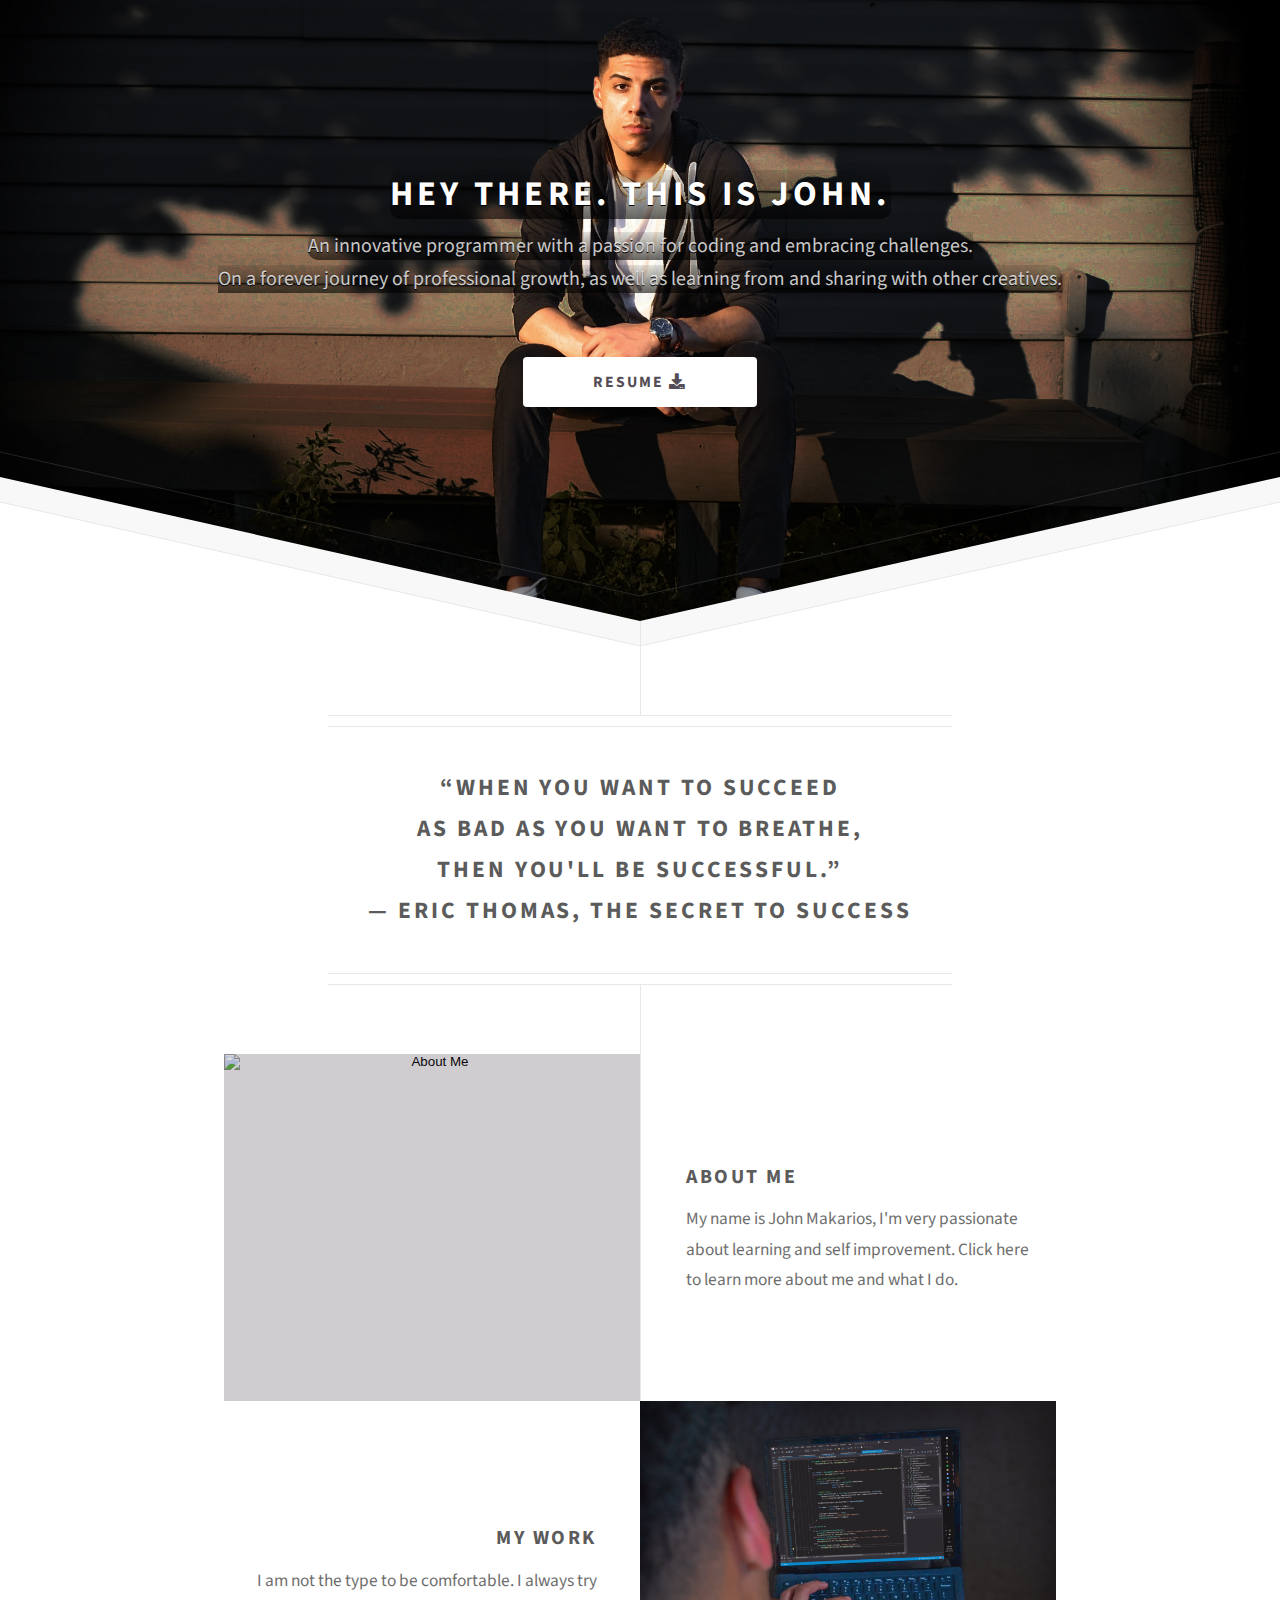
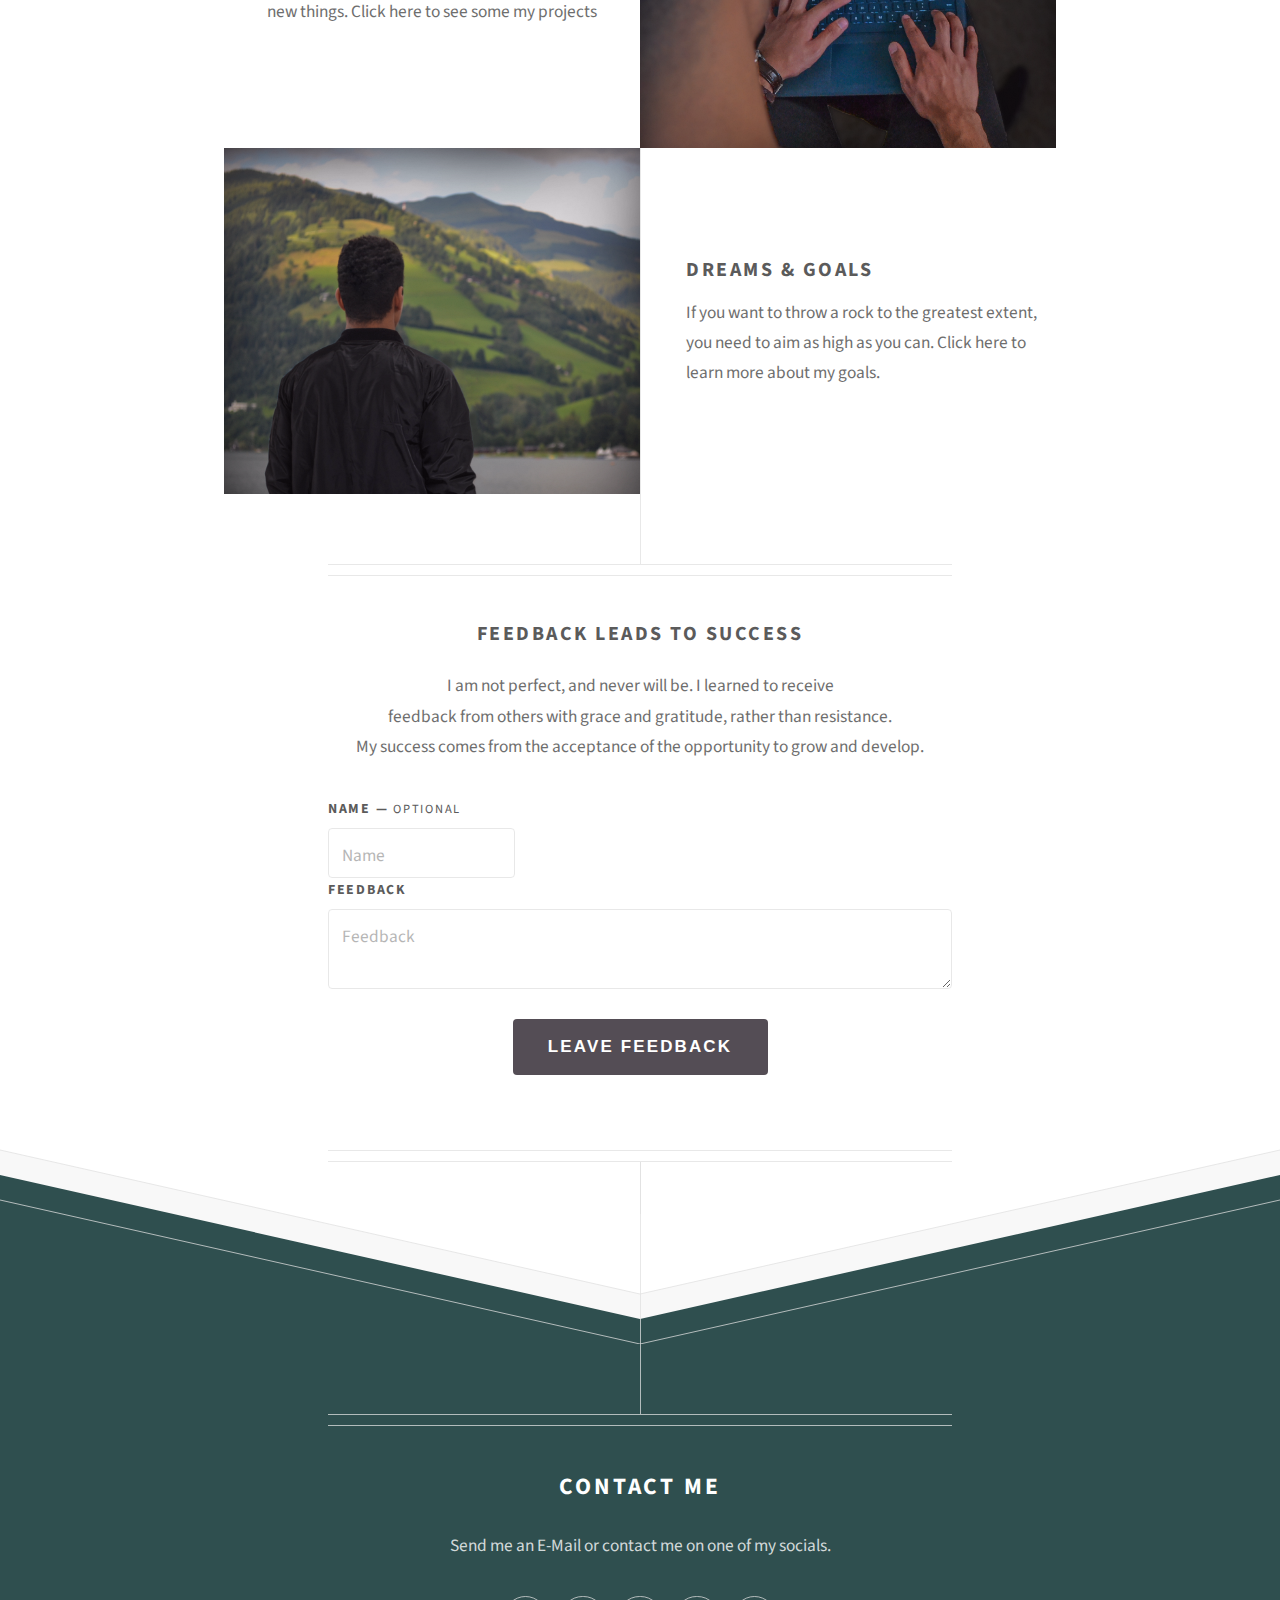
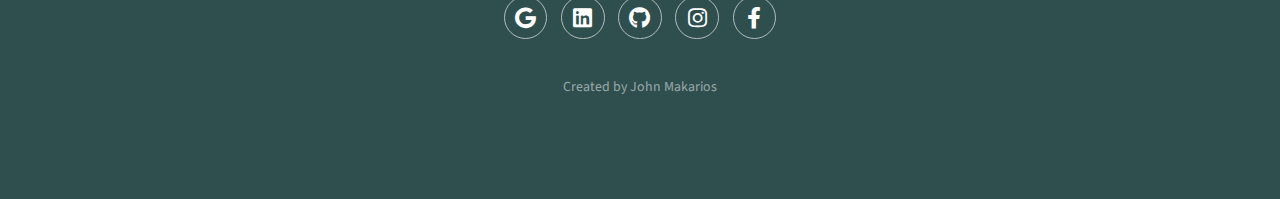
==== commit ca9b51aa: "Add files via upload" ====
--- a/index.html
+++ b/index.html
@@ -17,7 +17,7 @@
 				<p><span>An innovative programmer with a passion for coding and embracing challenges.<br /> 
 				On a forever journey of professional growth, as well as learning from and sharing with other creatives.
 				</span></p><br /><br />
-				<a href="#" class="button" id="downloadResume">Resume <i class="fas fa-download"></i></a>
+				<a class="button" id="downloadResume" >Resume <i class="fas fa-download"></i></a>
 				<br /><br />
 			</div>
 
@@ -420,17 +420,20 @@
 							I am not perfect, and never will be. I learned to receive <br />feedback from others with grace and gratitude, rather than resistance.<br />
 							My success comes from the acceptance of the opportunity to grow and develop.
 						</p>
-						<form method="POST" action="#" data-netlify="true" onsubmit="this.handleSubmit">
-							<div>
-								<textarea name="feedback" id="feedback" placeholder="Feedback" rows="2"></textarea>
-							</div>
+						
+						<form method="POST" action="success.html" target="_blank" data-netlify="true" >
+							<label for="name">Name —<span style="font-weight: lighter; font-size: 90%;"> Optional</span></label>
+							<textarea name="name" id="name" placeholder="Name" rows="1" style="resize: none; width: 30%;"></textarea>
+							<label for="feedback">Feedback</label>
+							<textarea name="feedback" id="feedback" placeholder="Feedback" rows="2"></textarea>
 							<br />
 							<!--<div data-netlify-recaptcha="true" ></div>-->
 							<ul class="actions special">
-								<li><button id="feedbackBtn" type="submit" class="button" onclick="return false;" style="font-size: 17px;">Leave Feedback</button></li>
+								<li><button id="feedbackBtn" type="submit" class="button" style="font-size: 17px;">Leave Feedback</button></li>
 							</ul>
 							<p id="errorMsg" style="color: crimson; display: none;">Feedback can't be empty</p>
 						</form>
+						
 					</footer>
 
 				</div>
@@ -446,11 +449,11 @@
 					<p>Send me an E-Mail or contact me on one of my socials.</p>
 
 					<ul class="icons">
-						<li><a href="mailto:johnmkrios@gmail.com" class="icon brands fa-google"><span class="label">Gmail</span></a></li>
-						<li><a href="https://www.linkedin.com/in/johnmakarios" class="icon brands fa-linkedin"><span class="label">LinkedIn</span></a></li>
-						<li><a href="https://github.com/johnmkrios" class="icon brands fa-github"><span class="label">Github</span></a></li>
-						<li><a href="https://www.instagram.com/itsjzhn" class="icon brands fa-instagram"><span class="label">Instagram</span></a></li>
-						<li><a href="https://www.facebook.com/johnmkrios" class="icon brands fa-facebook-f"><span class="label">Facebook</span></a></li>
+						<li><a href="mailto:johnmkrios@gmail.com" target="_blank" class="icon brands fa-google"><span class="label">Gmail</span></a></li>
+						<li><a href="https://www.linkedin.com/in/johnmakarios" target="_blank" class="icon brands fa-linkedin"><span class="label">LinkedIn</span></a></li>
+						<li><a href="https://github.com/johnmkrios" target="_blank" class="icon brands fa-github"><span class="label">Github</span></a></li>
+						<li><a href="https://www.instagram.com/itsjzhn" target="_blank" class="icon brands fa-instagram"><span class="label">Instagram</span></a></li>
+						<li><a href="https://www.facebook.com/johnmkrios" target="_blank" class="icon brands fa-facebook-f"><span class="label">Facebook</span></a></li>
 					</ul>
 
 					<ul class="copyright">
--- a/assets/css/main.css
+++ b/assets/css/main.css
@@ -2079,6 +2079,7 @@
 		line-height: 1.75em;
 		text-transform: uppercase;
 		margin: 0 0 0.5em 0;
+		text-align: left;
 	}
 
 	input[type="text"],
@@ -2175,8 +2176,8 @@
 	}
 	.g-recaptcha div:first-child
 	{
-		margin: auto;
-	}
+	 margin: auto;
+    }
 
 /* Image */
 
@@ -3070,6 +3071,19 @@
 			background: #ffffff;
 		}
 
+/* SUCCESS */
+		#success {
+			
+			background: white;
+            text-align: center;
+            align-self: center;
+            margin: auto;
+            margin-top: 30px;
+            padding: 10px;
+            width: 40%;
+            vertical-align: central;
+		}
+		
 /* Wide */
 
 	@media screen and (max-width: 1680px) {
@@ -3489,6 +3503,10 @@
 			padding-left: 20px;
 		}
 
+		#success{
+			width: 65%;
+		}
+
 	}
 
 /* Mobile (Portrait) */
@@ -3611,4 +3629,8 @@
 			padding-left: 0px;
 		}
 
-	}
+		#success {
+			width: 85%;
+		}
+
+	}
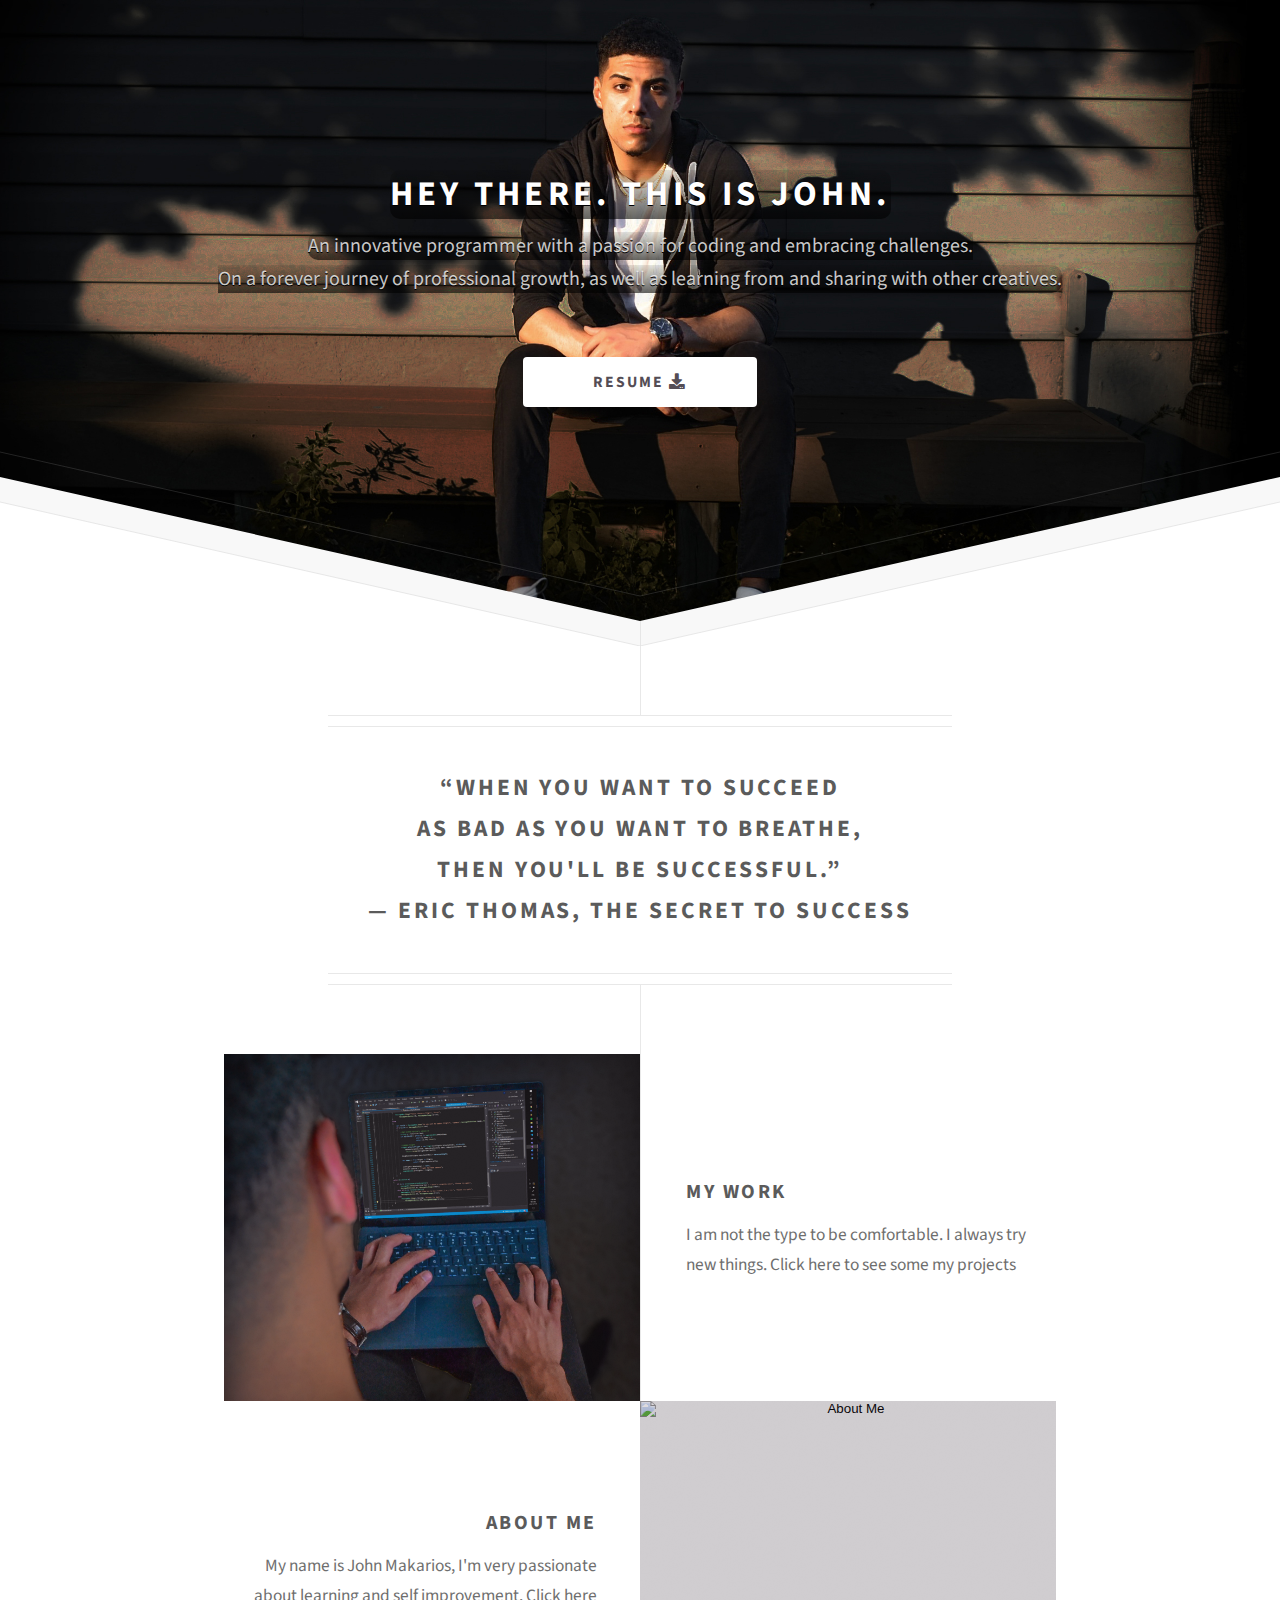
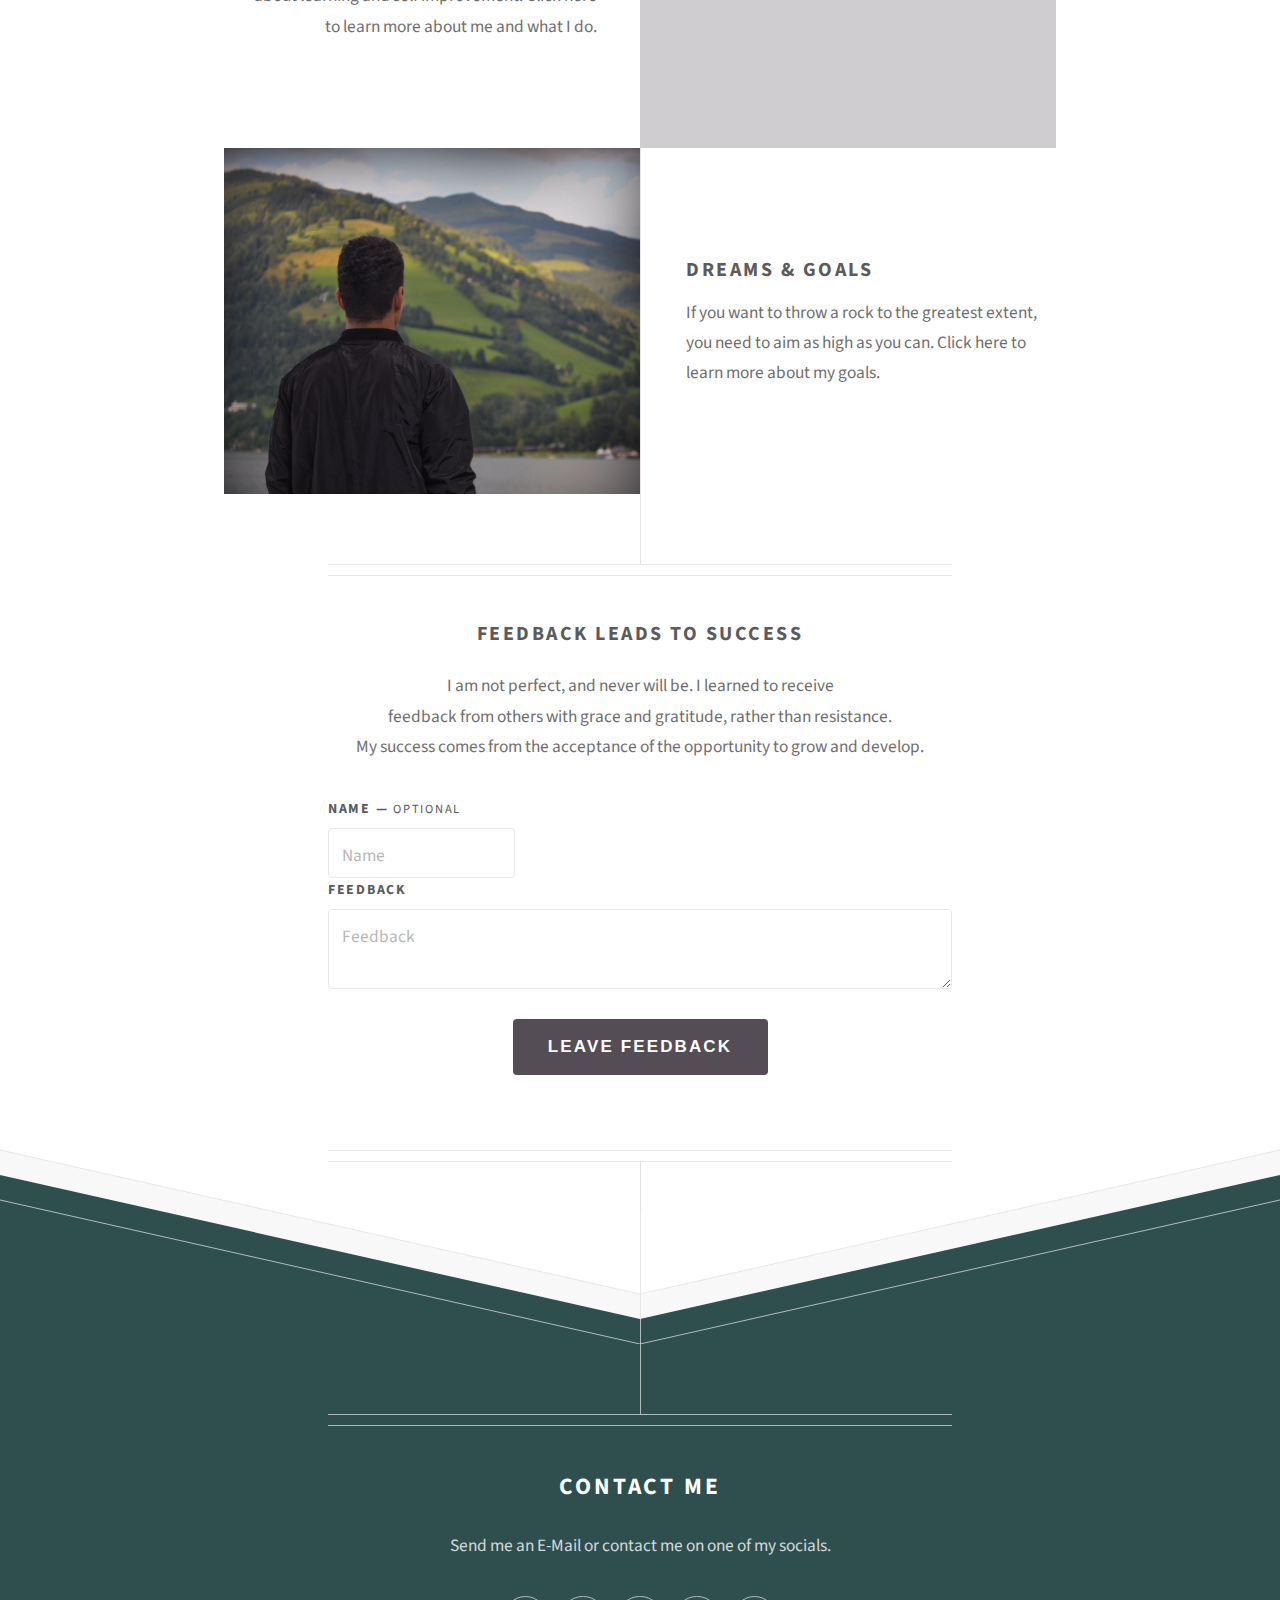
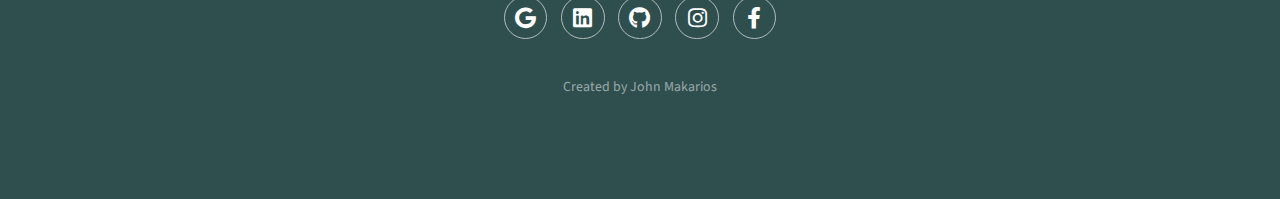
==== commit fa9420f9: "Update index.html" ====
--- a/index.html
+++ b/index.html
@@ -35,116 +35,11 @@
 					</h2>
 				</header>
 
-				<!--ABOUT ME-->
+
+				<!--MY WORK-->
 				<div class="box alt container">
+
 					<section class="feature left">
-						<button id="aboutMe" class="image icon accordionButton"><img width="50" src="images/aboutMe.jpg" alt="About Me" /></button>
-						<div class="content">
-							<h3>About me</h3>
-							<p>My name is John Makarios, I'm very passionate about learning and self improvement. Click here to learn more about me and what I do.</p>
-						</div>
-					</section>
-
-					<div id="accordionContent">
-						<div id="aboutMeContent" class="box container accordion">
-							<header>
-								<h2>About me</h2>
-							</header>
-							<hr />
-							<h4>Technology Summary</h4>
-							<table class="default">
-								<thead>
-									<tr>
-										<th>Programming</th>
-										<th>Technologies</th>
-										<th>Systems</th>
-									</tr>
-								</thead>
-								<tbody>
-									<tr>
-										<td>Java</td>
-										<td>Angular</td>
-										<td>Unix</td>
-									</tr>
-									<tr>
-										<td>JavaScript</td>
-										<td>WPF</td>
-										<td>Linux</td>
-									</tr>
-									<tr>
-										<td>C#</td>
-										<td>jQuery</td>
-										<td>Windows</td>
-									</tr>
-									<tr>
-										<td>C++</td>
-										<td>Oracle</td>
-									</tr>
-									<tr>
-										<td>SQL</td>
-									</tr>
-									<tr>
-										<td>XML</td>
-									</tr>
-									<tr>
-										<td>HTML</td>
-									</tr>
-								</tbody>
-							</table>
-							<hr />
-							<h4>Skills</h4>
-							<ul class="default">
-								<li>Software Development</li>
-								<li>GUI Design </li>
-								<li>Coding & Scripting</li>
-								<li>Data Presentation </li>
-								<li>Debugging & Troubleshooting </li>
-								<li>Testing & Documentation  </li>
-							</ul>
-							<hr />
-							<h4>Education</h4>
-							<p><b>Sheridan College | Computer Programming Diploma &nbsp;&nbsp;&nbsp;</b> Aug 2021</p>
-							<ul class="default">
-								<li>Maintained 3.5 GPA in Java programming classes.</li>
-								<li>Worked with multiple different teams and averaged 90% on all team projects. </li>
-							</ul>
-							<hr />
-							<h4>Professional Experience</h4>
-							<p><b>Tim Horton’s | Team Member &nbsp;&nbsp;&nbsp;</b> Dec 2018 - Present</p>
-							<ul class="default">
-								<li>Worked on one of the fastest performing teams in the region.</li>
-								<li>Was given the responsibility of managing and tracking inventory.</li>
-								<li>Was assigned to receive orders from the warehouse. </li>
-								<li>Was entrusted with the task of onboarding and preparing new trainees for the job.</li>
-							</ul>
-							<hr />
-							<h4>Hobbies</h4>
-							<p>
-								<b>Sports: </b>
-								I love Soccer and Basketball. My favorite teams are FC Barcelona and the Raptors. One of my favorite sports moments is when the Raptors won the 2019 championship, it was insane!
-							</p>
-							<p>
-								<b>Languages: </b>
-								I love learning new languages. I can fluently speak English, French, and Arabic. I know a little   bit of German and started learning Spanish recently.
-							</p>
-							<p>
-								<b>Traveling: </b>
-								Each country that I have been to has shaped my personality a certain way. I have been to multiple countries other than Canada. I have been to Egypt, which is where I am from, and Europe a couple of times.
-								I can't wait to see more of the world once the pandemic is over!
-							</p>
-							<p>
-								<b>Photography & Photo Editing: </b>
-								I am a self-taught proficient photographer and photo editor. I turned it from a hobby into a side hustle a couple of years ago and had a lot of projects since then.
-							</p>
-							<p>
-								<b>Music Production: </b>
-								My love for producing music stems from my love for music. I make beats using FL Studio 20. My favorite genre is Hip-Hop/Rap.
-							</p>
-						</div>
-					</div>
-
-					<!--MY WORK-->
-					<section class="feature right">
 						<button id="myWork" class="image icon accordionButton"><img width="50" src="images/myWork.jpg" alt="My Work" /></button>
 						<div class="content">
 							<h3>My work</h3>
@@ -164,10 +59,10 @@
 									<img src="images/jmakFlights.png" alt="J-Mak Flights" />
 									<span class="imgtext"><p>&nbsp;&nbsp;J-Mak</p></span>
 								</button>
-								<button id="findIt" class="rounded icon appButton">
-									<img src="images/findIt.png" alt="FindIt" />
-									<span class="imgtext"><p>&nbsp;&nbsp;FindIt</p></span>
-								</button>
+								<!--<button id="findIt" class="rounded icon appButton">
+						<img src="images/findIt.png" alt="FindIt" />
+						<span class="imgtext"><p>&nbsp;&nbsp;FindIt</p></span>
+					</button>-->
 								<button id="VTracker" class="rounded icon appButton">
 									<img src="images/VTracker.png" alt="Employee Data Tracker" />
 									<span class="imgtext"><p>VTracker</p></span>
@@ -192,35 +87,121 @@
 						</div>
 					</div>
 
+					<!--ABOUT ME-->
+					<section class="feature right">
+						<button id="aboutMe" class="image icon accordionButton"><img width="50" src="images/aboutMe.jpg" alt="About Me" /></button>
+						<div class="content">
+							<h3>About me</h3>
+							<p>My name is John Makarios, I'm very passionate about learning and self improvement. Click here to learn more about me and what I do.</p>
+						</div>
+					</section>
+
+					<div id="accordionContent">
+						<div id="aboutMeContent" class="box container accordion">
+							<header>
+								<h2>About me</h2>
+							</header>
+							<hr />
+							<h4>Technology Summary</h4>
+							<table class="default">
+								<thead>
+									<tr>
+										<th>Programming</th>
+										<th>Technologies</th>
+										<th>Systems</th>
+										<th>Databases</th>
+									</tr>
+								</thead>
+								<tbody>
+									<tr>
+										<td>Java</td>
+										<td>Angular</td>
+										<td>Unix</td>
+										<td>Oracle</td>
+									</tr>
+									<tr>
+										<td>JavaScript</td>
+										<td>WPF</td>
+										<td>Linux</td>
+										<td>MySQL</td>
+									</tr>
+									<tr>
+										<td>C#</td>
+										<td>jQuery</td>
+										<td>Windows</td>
+										<td>MongoDB</td>
+									</tr>
+									<tr>
+										<td>C++</td>
+									</tr>
+									<tr>
+										<td>SQL</td>
+									</tr>
+									<tr>
+										<td>XML</td>
+									</tr>
+									<tr>
+										<td>HTML</td>
+									</tr>
+								</tbody>
+							</table>
+							<hr />
+							<h4>Skills</h4>
+							<ul class="default">
+								<li>Software Development</li>
+								<li>GUI Design </li>
+								<li>Coding & Scripting</li>
+								<li>Data Presentation </li>
+								<li>Debugging & Troubleshooting </li>
+								<li>Testing & Documentation</li>
+								<li>Onboarding & Training</li>
+								<li>Organization & Inventory Management</li>
+							</ul>
+							<hr />
+							<h4>Education</h4>
+							<p><b>Sheridan College | Computer Programming Diploma &nbsp;&nbsp;&nbsp;</b> Aug 2021</p>
+							<ul class="default">
+								<li>Maintained 3.5 GPA in Java programming classes.</li>
+								<li>Worked with multiple different teams and averaged 90% on all team projects.</li>
+								<li>Hands-on experience with projects.</li>
+							</ul>
+							<hr />
+							<h4>Professional Experience</h4>
+							<p><b>Tim Horton’s | Team Member &nbsp;&nbsp;&nbsp;</b> Dec 2018 - Present</p>
+							<ul class="default">
+								<li>Worked on one of the fastest performing teams in the region.</li>
+								<li>Was given the responsibility of managing and tracking inventory.</li>
+								<li>Was assigned to receive orders from the warehouse. </li>
+								<li>Was entrusted with the task of onboarding and preparing new trainees for the job.</li>
+							</ul>
+							<hr />
+							<h4>Hobbies</h4>
+							<p>
+								<b>Sports: </b>
+								I love Soccer and Basketball. My favorite teams are FC Barcelona and the Raptors. One of my favorite sports moments is when the Raptors won the 2019 championship, it was insane!
+							</p>
+							<p>
+								<b>Languages: </b>
+								I love learning new languages. I can fluently speak English, French, and Arabic. I know a little   bit of German and started learning Spanish recently.
+							</p>
+							<p>
+								<b>Traveling: </b>
+								Each country that I have been to has shaped my personality a certain way. I have been to multiple countries other than Canada. I have been to Egypt, which is where I am from, and Europe a couple of times.
+								I can't wait to see more of the world once the pandemic is over!
+							</p>
+							<p>
+								<b>Photography & Photo Editing: </b>
+								I am a self-taught proficient photographer and photo editor. I turned it from a hobby into a side hustle a couple of years ago and had a lot of projects since then.
+							</p>
+							<p>
+								<b>Music Production: </b>
+								My love for producing music stems from my love for music. I make beats using FL Studio 20. My favorite genre is Hip-Hop/Rap.
+							</p>
+						</div>
+					</div>
+
+
 					<!-- MODALS -->
-					<div id="findItModal" class="modal">
-						<div class="modalContent">
-							<span class="close">&times;</span>
-							<h2>FindIt</h2>
-							<div class="modalInfo">
-								<section class="modalVideo ">
-									<video id="portaitVideo" controls autoplay muted loop>
-
-										<source src="videos/findIt.mp4"
-												type="video/mp4">
-
-										Your browser doesn't support embedded videos.
-									</video>
-								</section>
-								<section class="modalText">
-									<h4>Description </h4>
-									<p>FindIt is a mobile app created using <strong>JavaScript</strong>, <strong>HMTL</strong> and <strong>CSS</strong>, that allows users to browse through screenshots from the Lighthouse.</p>
-									<h4>Functionality </h4>
-									<ul class="default">
-										<li>Generating different screenshots using URL patterns.</li>
-										<li>Invalid URLs will be disregarded automatically</li>
-										<li>Only the screenshots will be displayed after the page is done loading. Other elements will be disregarded.</li>
-										<li>Users are able to retrieve old screenshots by clicking the back button.</li>
-									</ul>
-								</section>
-							</div>
-						</div>
-					</div>
 
 					<div id="jmakFlightsModal" class="modal">
 						<div class="modalContent">
@@ -363,8 +344,10 @@
 								</section>
 								<section class="modalText">
 									<h4>Description </h4>
-									<p>Notes is a <strong>Spring Boot</strong> web app created using <strong>Java</strong>, <strong>H2 Database</strong> and 
-									<strong>Thymeleaf</strong> that allows users to save notes and access them by logging into their accounts.</p>
+									<p>
+										Notes is a <strong>Spring Boot</strong> web app created using <strong>Java</strong>, <strong>H2 Database</strong> and
+										<strong>Thymeleaf</strong> that allows users to save notes and access them by logging into their accounts.
+									</p>
 									<h4>Functionality </h4>
 									<ul class="default">
 										<li>Accounts. Each user will be able to access, add and delete their notes by logging into their account.</li>
@@ -398,7 +381,7 @@
 								― Eleanor Roosevelt
 							</blockquote>
 							<p>
-								My goal is to live life to the maximum, the way I want to live it. I want to spend my time with people that inspire me. 
+								My goal is to live life to the maximum, the way I want to live it. I want to spend my time with people that inspire me.
 								Whether it’s by their intellect, abilities, achievements, kindness or compassion.
 								I intend to live a life that’s full to the brim with experience and get to a point where I’m financially free and walk through life acting like time is my primary currency.
 								You can get more money. You can’t get more time. The fact that it’s ticking steadily away with every moment can be somewhat terrifying, but it motivates me too.
@@ -414,29 +397,29 @@
 					</div>
 				</div>
 
-					<footer class="major container medium">
-						<h3>Feedback Leads to Success</h3>
-						<p>
-							I am not perfect, and never will be. I learned to receive <br />feedback from others with grace and gratitude, rather than resistance.<br />
-							My success comes from the acceptance of the opportunity to grow and develop.
-						</p>
-						
-						<form method="POST" action="success.html" target="_blank" data-netlify="true" >
-							<label for="name">Name —<span style="font-weight: lighter; font-size: 90%;"> Optional</span></label>
-							<textarea name="name" id="name" placeholder="Name" rows="1" style="resize: none; width: 30%;"></textarea>
-							<label for="feedback">Feedback</label>
-							<textarea name="feedback" id="feedback" placeholder="Feedback" rows="2"></textarea>
-							<br />
-							<!--<div data-netlify-recaptcha="true" ></div>-->
-							<ul class="actions special">
-								<li><button id="feedbackBtn" type="submit" class="button" style="font-size: 17px;">Leave Feedback</button></li>
-							</ul>
-							<p id="errorMsg" style="color: crimson; display: none;">Feedback can't be empty</p>
-						</form>
-						
-					</footer>
-
-				</div>
+				<footer class="major container medium">
+					<h3>Feedback Leads to Success</h3>
+					<p>
+						I am not perfect, and never will be. I learned to receive <br />feedback from others with grace and gratitude, rather than resistance.<br />
+						My success comes from the acceptance of the opportunity to grow and develop.
+					</p>
+
+					<form method="POST" action="success.html" target="_blank" data-netlify="true">
+						<label for="name">Name —<span style="font-weight: lighter; font-size: 90%;"> Optional</span></label>
+						<textarea name="name" id="name" placeholder="Name" rows="1" style="resize: none; width: 30%;"></textarea>
+						<label for="feedback">Feedback</label>
+						<textarea name="feedback" id="feedback" placeholder="Feedback" rows="2"></textarea>
+						<br />
+						<!--<div data-netlify-recaptcha="true" ></div>-->
+						<ul class="actions special">
+							<li><button id="feedbackBtn" type="submit" class="button" style="font-size: 17px;">Leave Feedback</button></li>
+						</ul>
+						<p id="errorMsg" style="color: crimson; display: none;">Feedback can't be empty</p>
+					</form>
+
+				</footer>
+
+			</div>
 
 		<!-- Footer -->
 			<div id="footer">
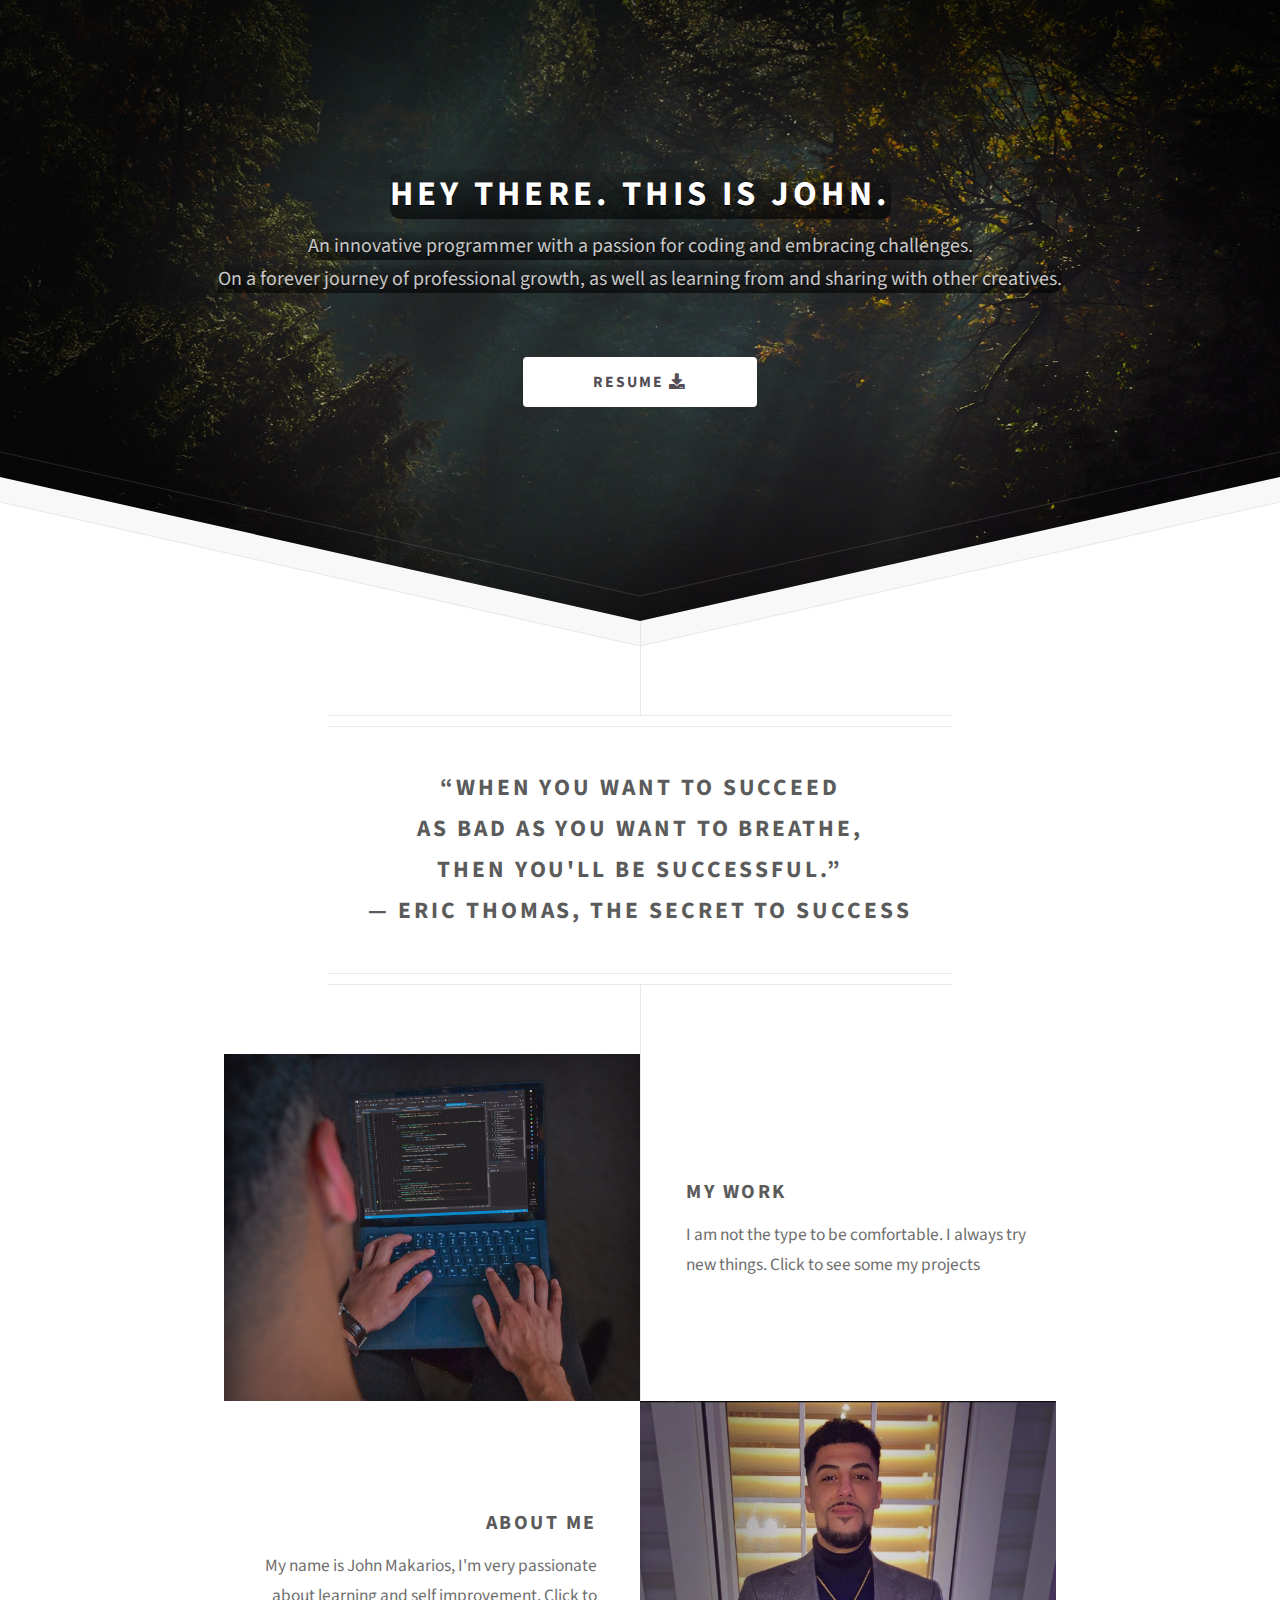
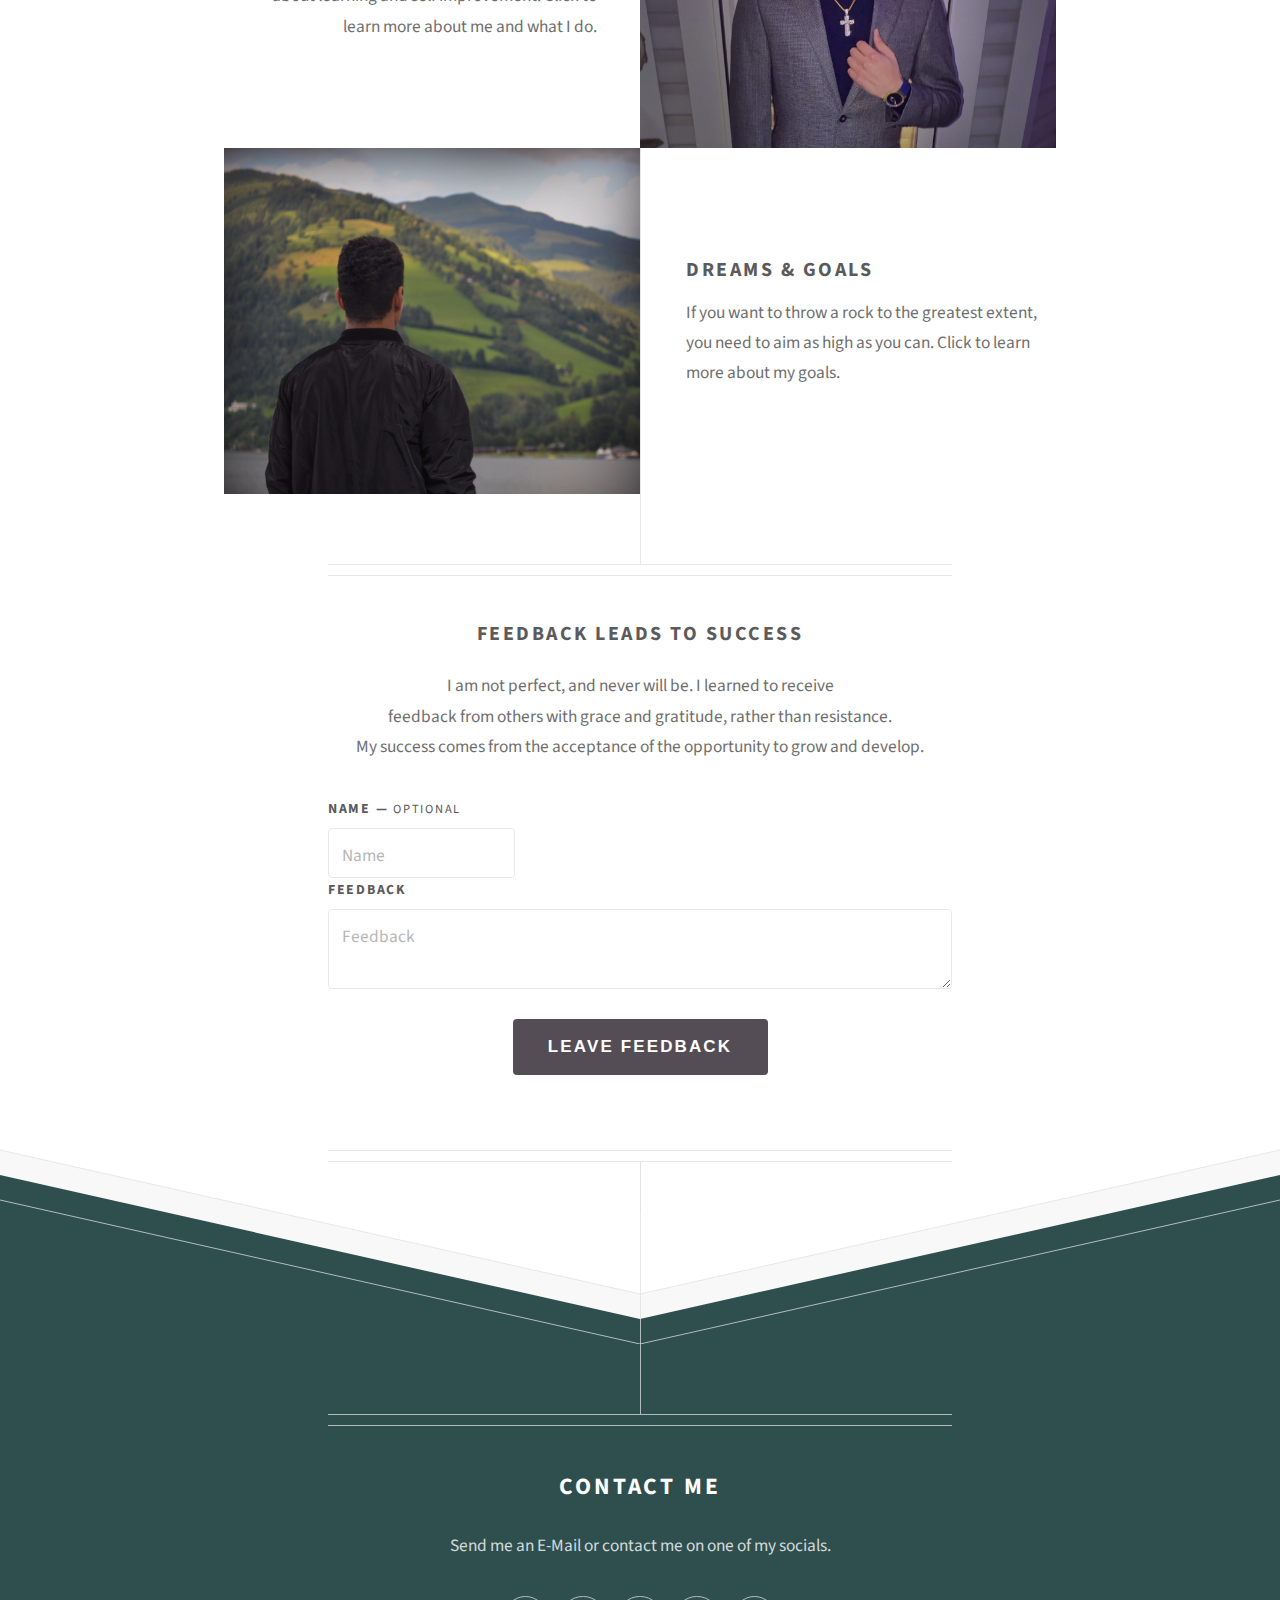
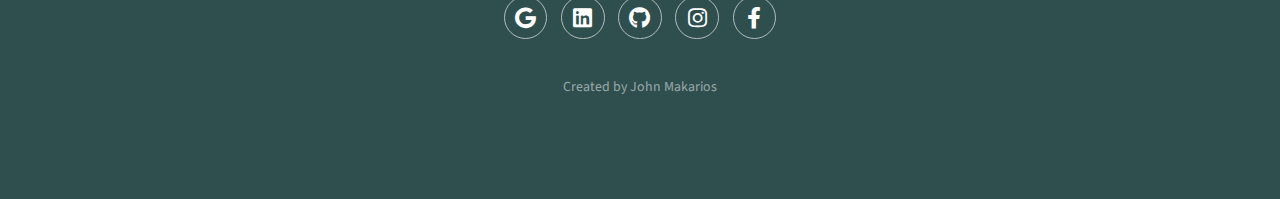
==== commit 0b2a51d4: "Add files via upload" ====
--- a/index.html
+++ b/index.html
@@ -9,7 +9,7 @@
 	<link rel="stylesheet" href="assets/css/main.css" />
 </head>
 	<body class="is-preload">
-
+		
 		<!-- Header -->
 			<div id="header">
 				<br /><br />
@@ -43,7 +43,7 @@
 						<button id="myWork" class="image icon accordionButton"><img width="50" src="images/myWork.jpg" alt="My Work" /></button>
 						<div class="content">
 							<h3>My work</h3>
-							<p>I am not the type to be comfortable. I always try new things. Click here to see some my projects</p>
+							<p>I am not the type to be comfortable. I always try new things. Click to see some my projects</p>
 						</div>
 					</section>
 
@@ -92,7 +92,7 @@
 						<button id="aboutMe" class="image icon accordionButton"><img width="50" src="images/aboutMe.jpg" alt="About Me" /></button>
 						<div class="content">
 							<h3>About me</h3>
-							<p>My name is John Makarios, I'm very passionate about learning and self improvement. Click here to learn more about me and what I do.</p>
+							<p>My name is John Makarios, I'm very passionate about learning and self improvement. Click to learn more about me and what I do.</p>
 						</div>
 					</section>
 
@@ -109,39 +109,40 @@
 										<th>Programming</th>
 										<th>Technologies</th>
 										<th>Systems</th>
-										<th>Databases</th>
 									</tr>
 								</thead>
 								<tbody>
 									<tr>
 										<td>Java</td>
+										<td>Kubernetes</td>
+										<td>Unix</td>
+									</tr>
+									<tr>
+										<td>GoLang</td>
+										<td>gRPC & Protocol Buffers</td>
+										<td>Linux</td>
+									</tr>
+									<tr>
+										<td>JavaScript</td>
+										<td>JSON</td>
+										<td>Windows</td>
+									</tr>
+									<tr>
+										<td>C++</td>
+										<td>MySQL</td>
+									</tr>
+									<tr>
+										<td>SQL</td>
+										<td>WPF</td>
+									</tr>
+									<tr>
+										<td>C#</td>
 										<td>Angular</td>
-										<td>Unix</td>
-										<td>Oracle</td>
-									</tr>
-									<tr>
-										<td>JavaScript</td>
-										<td>WPF</td>
-										<td>Linux</td>
-										<td>MySQL</td>
-									</tr>
-									<tr>
-										<td>C#</td>
+										
+									</tr>
+									<tr>
+										<td>HTML</td>
 										<td>jQuery</td>
-										<td>Windows</td>
-										<td>MongoDB</td>
-									</tr>
-									<tr>
-										<td>C++</td>
-									</tr>
-									<tr>
-										<td>SQL</td>
-									</tr>
-									<tr>
-										<td>XML</td>
-									</tr>
-									<tr>
-										<td>HTML</td>
 									</tr>
 								</tbody>
 							</table>
@@ -159,7 +160,8 @@
 							</ul>
 							<hr />
 							<h4>Education</h4>
-							<p><b>Sheridan College | Computer Programming Diploma &nbsp;&nbsp;&nbsp;</b> Aug 2021</p>
+							<span><img src="./images/sheridan-logo.jpg" width="30px"/></span>
+							<p><b>Sheridan College | Computer Programming Diploma &nbsp;&nbsp;&nbsp;</b>Aug 2021</p>
 							<ul class="default">
 								<li>Maintained 3.5 GPA in Java programming classes.</li>
 								<li>Worked with multiple different teams and averaged 90% on all team projects.</li>
@@ -167,12 +169,9 @@
 							</ul>
 							<hr />
 							<h4>Professional Experience</h4>
-							<p><b>Tim Horton’s | Team Member &nbsp;&nbsp;&nbsp;</b> Dec 2018 - Present</p>
+							<span><img src="./images/cibc-logo.jpg" width="30px"/></span>
+							<p><b>CIBC Capital Markets | Sr. Application Developer &nbsp;&nbsp;&nbsp;</b> Nov 2021 - Present</p>
 							<ul class="default">
-								<li>Worked on one of the fastest performing teams in the region.</li>
-								<li>Was given the responsibility of managing and tracking inventory.</li>
-								<li>Was assigned to receive orders from the warehouse. </li>
-								<li>Was entrusted with the task of onboarding and preparing new trainees for the job.</li>
 							</ul>
 							<hr />
 							<h4>Hobbies</h4>
@@ -202,6 +201,34 @@
 
 
 					<!-- MODALS -->
+					<!--<div id="findItModal" class="modal">
+			<div class="modalContent">
+				<span class="close">&times;</span>
+				<h2>FindIt</h2>
+				<div class="modalInfo">
+					<section class="modalVideo ">
+						<video id="portaitVideo" controls autoplay muted loop>
+
+							<source src="videos/findIt.mp4"
+									type="video/mp4">
+
+							Your browser doesn't support embedded videos.
+						</video>
+					</section>
+					<section class="modalText">
+						<h4>Description </h4>
+						<p>FindIt is a mobile app created using <strong>JavaScript</strong>, <strong>HMTL</strong> and <strong>CSS</strong>, that allows users to browse through screenshots from the Lighthouse.</p>
+						<h4>Functionality </h4>
+						<ul class="default">
+							<li>Generating different screenshots using URL patterns.</li>
+							<li>Invalid URLs will be disregarded automatically</li>
+							<li>Only the screenshots will be displayed after the page is done loading. Other elements will be disregarded.</li>
+							<li>Users are able to retrieve old screenshots by clicking the back button.</li>
+						</ul>
+					</section>
+				</div>
+			</div>
+		</div>-->
 
 					<div id="jmakFlightsModal" class="modal">
 						<div class="modalContent">
@@ -366,7 +393,7 @@
 						<button id="dreams" class="image icon accordionButton"><img width="50" src="images/dreams.jpg" alt="" /></button>
 						<div class="content">
 							<h3>Dreams & Goals</h3>
-							<p>If you want to throw a rock to the greatest extent, you need to aim as high as you can. Click here to learn more about my goals.</p>
+							<p>If you want to throw a rock to the greatest extent, you need to aim as high as you can. Click to learn more about my goals.</p>
 						</div>
 					</section>
 
@@ -435,16 +462,17 @@
 						<li><a href="mailto:johnmkrios@gmail.com" target="_blank" class="icon brands fa-google"><span class="label">Gmail</span></a></li>
 						<li><a href="https://www.linkedin.com/in/johnmakarios" target="_blank" class="icon brands fa-linkedin"><span class="label">LinkedIn</span></a></li>
 						<li><a href="https://github.com/johnmkrios" target="_blank" class="icon brands fa-github"><span class="label">Github</span></a></li>
-						<li><a href="https://www.instagram.com/itsjzhn" target="_blank" class="icon brands fa-instagram"><span class="label">Instagram</span></a></li>
+						<li><a href="https://www.instagram.com/saintjzhn" target="_blank" class="icon brands fa-instagram"><span class="label">Instagram</span></a></li>
 						<li><a href="https://www.facebook.com/johnmkrios" target="_blank" class="icon brands fa-facebook-f"><span class="label">Facebook</span></a></li>
 					</ul>
 
 					<ul class="copyright">
-						<li>Created by John Makarios</a></li>
+						<li>Created by John Makarios</li>
 					</ul>
 
 				</div>
 			</div>
+
 
 		<!-- Scripts -->
 			<script src="assets/js/jquery.min.js"></script>
